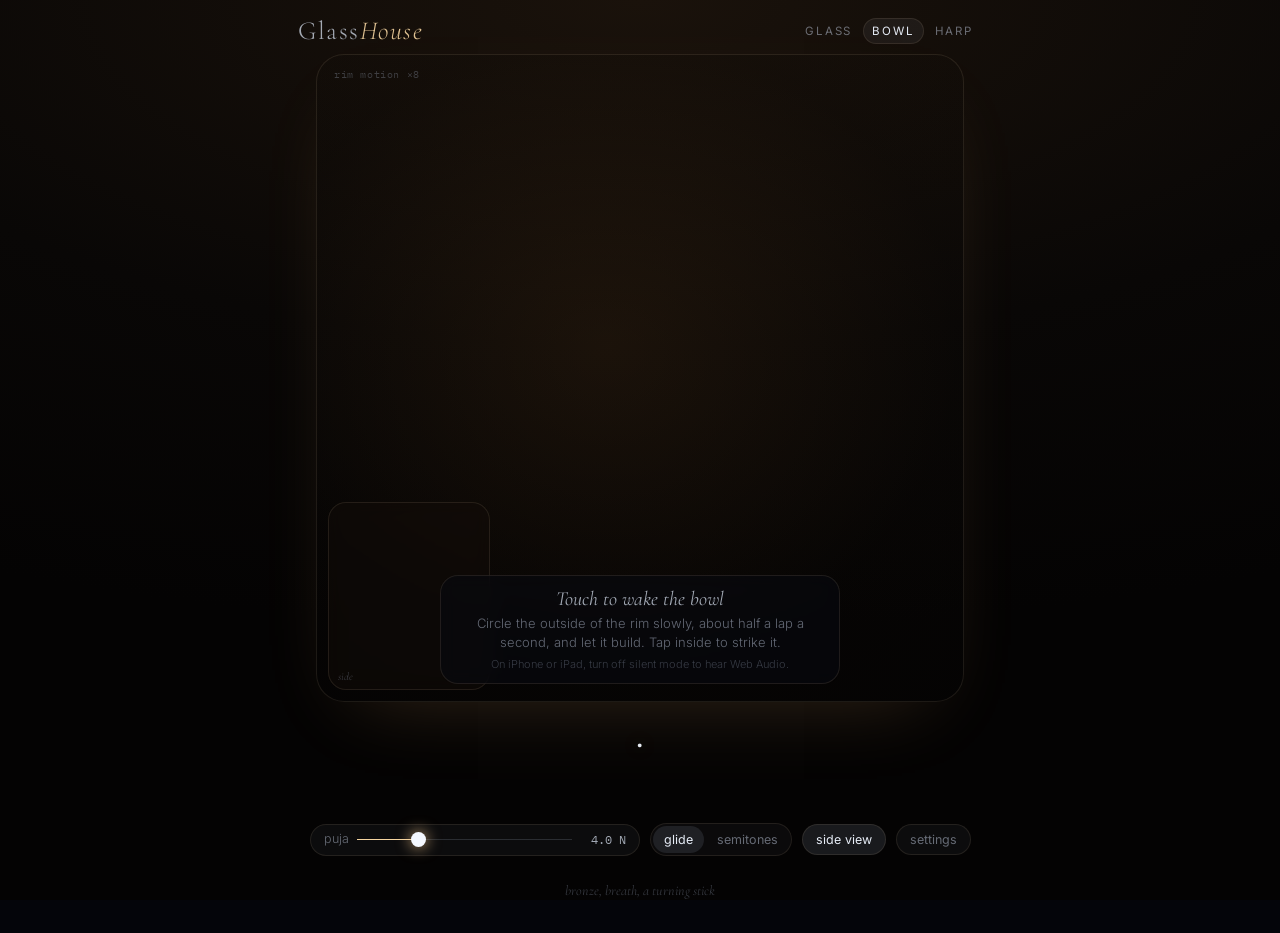
==== bowl.html @ 2dd9fb32 "Glass & bowl: theremin-style water strip, side-view inset, gliding modes, ethereal redesign with tig" ====
<!DOCTYPE html>
<html lang="en">
<head>
<meta charset="utf-8">
<meta name="viewport" content="width=device-width, initial-scale=1, viewport-fit=cover">
<title>GlassHouse · Singing bowl</title>
<link rel="preconnect" href="https://fonts.googleapis.com">
<link href="https://fonts.googleapis.com/css2?family=Cormorant+Garamond:ital,wght@0,300;0,400;1,300;1,400&family=IBM+Plex+Mono:wght@400&family=Inter:wght@300;400;500&display=swap" rel="stylesheet">
<style>:root{
  --bg:#04050a; --ink:#e6ecf6; --soft:rgba(220,230,245,.72); --dim:rgba(200,212,232,.48); --faint:rgba(190,205,230,.26);
  --line:rgba(190,210,240,.10); --accent:#bcdcff; --accent2:#cdb8ff;
  --mat:#c9b4ff; --rad:#9fd6ff; --vis:#7fd8c4; --sup:#8d98ab;
}
body.bowl{ --accent:#f4d4a0; --accent2:#f0b49a; --line:rgba(240,215,180,.10); }
*{box-sizing:border-box;-webkit-tap-highlight-color:transparent}
html,body{margin:0;background:var(--bg);color:var(--ink);font:15px/1.5 Inter,system-ui,-apple-system,sans-serif;font-weight:300;-webkit-font-smoothing:antialiased}
body{min-height:100dvh;padding:env(safe-area-inset-top) env(safe-area-inset-right) env(safe-area-inset-bottom) env(safe-area-inset-left);
  background:radial-gradient(120% 70% at 50% 0%,#0d1222 0%,#06070d 55%,#030409 100%) fixed}
body.bowl{background:radial-gradient(120% 70% at 50% 0%,#1a120b 0%,#090706 55%,#040303 100%) fixed}
main{max-width:720px;margin:0 auto;padding:14px 14px 28px}

/* header */
header{display:flex;justify-content:space-between;align-items:center;padding:4px 4px 10px}
.mark{font:300 26px/1 "Cormorant Garamond",Georgia,serif;letter-spacing:.06em;color:var(--soft)}
.mark i{font-style:italic;color:var(--accent);opacity:.9}
.tabs{display:flex;gap:2px}
.tabs a{color:var(--dim);text-decoration:none;font:400 11.5px Inter,sans-serif;letter-spacing:.16em;text-transform:uppercase;padding:6px 9px;border-radius:20px;transition:color .3s}
.tabs a:hover{color:var(--soft)}
.tabs a.on{color:var(--ink);background:rgba(200,220,255,.06);box-shadow:inset 0 0 0 1px var(--line)}

/* stage */
.stage{position:relative}
.topwrap{position:relative;width:100%;max-width:min(100%,72vh);margin:0 auto;aspect-ratio:1/1;border-radius:28px;overflow:hidden;
  background:radial-gradient(90% 80% at 45% 45%,rgba(30,40,70,.35) 0%,rgba(8,10,18,.2) 60%,rgba(0,0,0,0) 100%);
  box-shadow:inset 0 0 0 1px var(--line),0 30px 80px -40px rgba(120,160,255,.25);touch-action:none;user-select:none;-webkit-user-select:none}
body.bowl .topwrap{background:radial-gradient(90% 80% at 45% 45%,rgba(70,45,20,.30) 0%,rgba(14,10,6,.2) 60%,rgba(0,0,0,0) 100%);box-shadow:inset 0 0 0 1px var(--line),0 30px 80px -40px rgba(255,190,120,.22)}
#top{width:100%;height:100%;display:block;touch-action:none;cursor:grab}
#top.rubbing{cursor:grabbing}
.inset{position:absolute;left:12px;bottom:12px;width:25%;aspect-ratio:.86;border-radius:18px;background:rgba(10,13,22,.45);backdrop-filter:blur(8px);-webkit-backdrop-filter:blur(8px);
  box-shadow:inset 0 0 0 1px var(--line);opacity:0;transform:scale(.96);transition:opacity .4s,transform .4s;pointer-events:none}
body.bowl .inset{background:rgba(22,15,9,.45)}
.inset.on{opacity:1;transform:none;pointer-events:auto}
.inset canvas{width:100%;height:100%;display:block;touch-action:none;cursor:ns-resize}
.inset span{position:absolute;left:10px;bottom:7px;font:italic 11px "Cormorant Garamond",serif;color:var(--faint);pointer-events:none}
.xlabel{position:absolute;left:18px;top:16px;font:400 10px/1 "IBM Plex Mono",monospace;color:var(--faint);letter-spacing:.06em;pointer-events:none}
.busy{position:absolute;inset:0;display:flex;align-items:center;justify-content:center;gap:10px;color:var(--dim);font:italic 17px "Cormorant Garamond",serif;opacity:0;pointer-events:none;transition:opacity .4s}
.busy.on{opacity:1}
.spin{width:14px;height:14px;border-radius:50%;border:1px solid var(--faint);border-top-color:var(--accent);animation:sp 1.4s linear infinite}
@keyframes sp{to{transform:rotate(360deg)}}
.hint{position:absolute;inset:auto 0 18px 0;display:flex;justify-content:center;padding:0 16px;pointer-events:none;transition:opacity 1s}
.hint.gone{opacity:0}
.hint-in{display:flex;flex-direction:column;gap:3px;align-items:center;text-align:center;max-width:400px;padding:12px 18px;border-radius:18px;background:rgba(8,10,18,.55);backdrop-filter:blur(8px);-webkit-backdrop-filter:blur(8px);box-shadow:inset 0 0 0 1px var(--line)}
.hint-in b{font:400 italic 20px "Cormorant Garamond",serif;color:var(--soft)}
.hint-in span{color:var(--dim);font-size:13px}
.hint-in small{color:var(--faint);font-size:11px}

/* hud */
.hud{text-align:center;padding:14px 0 4px}
.note{font:300 48px/1 "Cormorant Garamond",Georgia,serif;color:var(--ink);letter-spacing:.02em;text-shadow:0 0 24px rgba(180,210,255,.35)}
body.bowl .note{text-shadow:0 0 24px rgba(255,210,150,.35)}
.hz{font:400 12px "IBM Plex Mono",monospace;color:var(--dim);letter-spacing:.06em;margin-top:6px;white-space:pre}
.meta{font:400 11.5px "IBM Plex Mono",monospace;color:var(--faint);margin-top:4px;min-height:16px;white-space:pre}

/* dock */
.dock{display:flex;align-items:center;justify-content:center;gap:10px;margin:14px auto 0;flex-wrap:wrap}
.pill{display:flex;align-items:center;gap:8px;background:rgba(200,220,255,.04);box-shadow:inset 0 0 0 1px var(--line);border-radius:22px;padding:2px 14px;color:var(--dim);font-size:12.5px}
.pill.press{flex:1 1 230px;max-width:330px}
.pill.press input{flex:1}
.pill em{font:normal 400 11.5px "IBM Plex Mono",monospace;color:var(--soft);min-width:46px;text-align:right}
button{font:400 12.5px Inter,sans-serif;color:var(--dim);background:rgba(200,220,255,.04);border:0;box-shadow:inset 0 0 0 1px var(--line);border-radius:22px;padding:8px 14px;cursor:pointer;transition:color .3s,background .3s}
button:hover{color:var(--soft)}
button.on{color:var(--ink);background:rgba(200,220,255,.10)}
.seg{display:flex;gap:2px;background:rgba(200,220,255,.03);box-shadow:inset 0 0 0 1px var(--line);border-radius:22px;padding:3px}
.seg button{flex:1;box-shadow:none;background:transparent;padding:6px 11px}
.seg button.on{background:rgba(200,220,255,.10);color:var(--ink)}

/* sliders: a thread of light */
input[type=range]{-webkit-appearance:none;appearance:none;width:100%;height:28px;background:transparent;margin:0}
input[type=range]::-webkit-slider-runnable-track{height:1px;background:linear-gradient(90deg,var(--accent) var(--p,0%),rgba(200,215,240,.16) var(--p,0%))}
input[type=range]::-moz-range-track{height:1px;background:rgba(200,215,240,.16)}
input[type=range]::-moz-range-progress{height:1px;background:var(--accent)}
input[type=range]::-webkit-slider-thumb{-webkit-appearance:none;width:15px;height:15px;border-radius:50%;background:#f4f8ff;margin-top:-7px;box-shadow:0 0 14px 2px rgba(190,220,255,.55)}
body.bowl input[type=range]::-webkit-slider-thumb{box-shadow:0 0 14px 2px rgba(255,210,150,.55)}
input[type=range]::-moz-range-thumb{width:15px;height:15px;border:0;border-radius:50%;background:#f4f8ff;box-shadow:0 0 14px 2px rgba(190,220,255,.55)}
select{appearance:none;-webkit-appearance:none;background:rgba(200,220,255,.03) url("data:image/svg+xml,%3Csvg xmlns='http://www.w3.org/2000/svg' width='10' height='6'%3E%3Cpath d='M0 0l5 6 5-6z' fill='%238794a6'/%3E%3C/svg%3E") no-repeat right 12px center;color:var(--soft);border:0;box-shadow:inset 0 0 0 1px var(--line);border-radius:14px;padding:9px 30px 9px 12px;font:inherit;font-size:14px;width:100%}
select option{background:#0b0e16}

/* sheet */
.sheet{position:fixed;inset:0;display:flex;align-items:flex-end;justify-content:center;background:rgba(2,3,8,.45);opacity:0;pointer-events:none;transition:opacity .35s;z-index:5}
.sheet.on{opacity:1;pointer-events:auto}
.sheet-in{width:min(620px,100%);max-height:84dvh;overflow:auto;background:rgba(12,15,26,.84);backdrop-filter:blur(18px);-webkit-backdrop-filter:blur(18px);
  box-shadow:inset 0 0 0 1px var(--line),0 -30px 80px -30px rgba(120,160,255,.25);border-radius:26px 26px 0 0;padding:16px 20px calc(22px + env(safe-area-inset-bottom));transform:translateY(16px);transition:transform .35s}
body.bowl .sheet-in{background:rgba(22,16,11,.86)}
.sheet.on .sheet-in{transform:none}
.sheet-head{display:flex;justify-content:space-between;align-items:center;margin-bottom:4px}
.sheet-head b{font:300 italic 24px "Cormorant Garamond",serif;color:var(--soft)}
h3{font:400 10.5px Inter,sans-serif;letter-spacing:.22em;text-transform:uppercase;color:var(--faint);margin:18px 0 6px}
.row{display:flex;flex-direction:column;gap:2px;margin:4px 0 8px;min-width:0}
.row label{font-size:13px;color:var(--dim);display:flex;justify-content:space-between}
.row em{font:normal 400 12px "IBM Plex Mono",monospace;color:var(--soft)}
.grid2{display:grid;grid-template-columns:1fr 1fr;gap:0 16px}
#curveCv{width:100%;height:120px;display:block}
table{width:100%;border-collapse:collapse;font:12px "IBM Plex Mono",monospace;color:var(--soft)}
th{font:400 10px Inter,sans-serif;letter-spacing:.12em;text-transform:uppercase;color:var(--faint);text-align:left;padding:4px 5px;border-bottom:1px solid var(--line)}
td{padding:5px;border-bottom:1px solid rgba(190,210,240,.05);white-space:nowrap}
td.bar{width:38%}
.lb{display:flex;height:4px;border-radius:2px;overflow:hidden;background:rgba(200,215,240,.08)}
.lb i{display:block;height:100%}
.l-mat{background:var(--mat)}.l-rad{background:var(--rad)}.l-vis{background:var(--vis)}.l-sup{background:var(--sup)}
tr.hot td{color:var(--accent);text-shadow:0 0 10px rgba(180,210,255,.5)}
.legend{display:flex;flex-wrap:wrap;gap:4px 14px;margin-top:8px;font-size:11px;color:var(--dim);align-items:center}
.legend i{display:inline-block;width:8px;height:8px;border-radius:50%;margin-right:-8px}
details.how summary{cursor:pointer;list-style:none;font:400 10.5px Inter,sans-serif;letter-spacing:.22em;text-transform:uppercase;color:var(--faint);margin:18px 0 6px}
details.how summary::-webkit-details-marker{display:none}
details.how summary::after{content:"  +"}
details.how[open] summary::after{content:"  –"}
.how-body p{color:var(--dim);font-size:13.5px;margin:10px 0 0}
.how-body b{color:var(--soft);font-weight:500}
footer{color:var(--faint);font:italic 14px "Cormorant Garamond",serif;text-align:center;padding:26px 10px 6px}
@media (max-width:520px){
  main{padding:10px 10px 22px}
  .mark{font-size:22px}
  .tabs a{padding:6px 7px;letter-spacing:.1em}
  .note{font-size:42px}
  .grid2{grid-template-columns:1fr}
  td.bar{width:26%}
}
</style>
</head>
<body class="bowl">
<main>
  <header>
    <div class="mark">Glass<i>House</i></div>
    <nav class="tabs"><a href="index.html">Glass</a><a href="bowl.html" class="on">Bowl</a><a href="harp.html">Harp</a></nav>
  </header>

  <section class="stage">
    <div class="topwrap">
      <canvas id="top" aria-label="A singing bowl seen from above. Circle the rim with the puja; tap inside to strike; the strip on the right pours water."></canvas>
      <div id="inset" class="inset on"><canvas id="sideCv" aria-label="Cross-section; drag to set the water"></canvas><span>side</span></div>
      <div id="busy" class="busy"><div class="spin"></div><span id="busyMsg"></span></div>
      <div id="hint" class="hint"><div class="hint-in"><b>Touch to wake the bowl</b><span>Circle the outside of the rim slowly, about half a lap a second, and let it build. Tap inside to strike it.</span><small>On iPhone or iPad, turn off silent mode to hear Web Audio.</small></div></div>
      <div class="xlabel" id="xlabel"></div>
    </div>
  </section>

  <section class="hud">
    <div class="note" id="roNote">·</div>
    <div class="hz" id="roHz"> </div>
    <div class="meta" id="roMeta"> </div>
  </section>

  <div class="dock">
    <label class="pill press">puja<input id="press" type="range" min="1" max="12" step="0.1" value="4"><em id="pressOut">4.0 N</em></label>
    <div class="seg" id="snapSel" title="How the water strip moves"><button data-v="free" class="on">glide</button><button data-v="semi">semitones</button></div>
    <button id="insetBtn" class="on">side view</button>
    <button id="menuBtn">settings</button>
  </div>

  <footer>bronze, breath, a turning stick</footer>
</main>

<div id="sheet" class="sheet">
  <div class="sheet-in">
    <div class="sheet-head"><b>The bowl</b><button id="sheetClose">close</button></div>

    <h3>Touch</h3>
    <div class="row"><label>Puja</label><div class="seg" id="stick"><button data-v="leather" class="on">leather-wrapped</button><button data-v="wood">bare wood</button></div></div>
    <div class="grid2">
      <div class="row"><label>Rub</label><div class="seg" id="sideSel"><button data-v="1" class="on">outside</button><button data-v="-1">inside</button></div></div>
      <div class="row"><label>Mallet</label><div class="seg" id="mallet"><button data-v="felt" class="on">felt</button><button data-v="wood">wood</button></div></div>
    </div>

    <h3>Vessel</h3>
    <div class="grid2">
      <div class="row"><label for="shape">Shape</label><select id="shape"></select></div>
      <div class="row"><label for="material">Material</label><select id="material"></select></div>
    </div>
    <div class="grid2">
      <div class="row"><label for="thick">Wall thickness <em id="thickOut">×1.00</em></label><input id="thick" type="range" min="0.6" max="1.6" step="0.02" value="1"></div>
      <div class="row"><label for="size">Size <em id="sizeOut">100%</em></label><input id="size" type="range" min="50" max="135" step="1" value="100"></div>
    </div>
    <div class="row"><label for="split">Hammering asymmetry <em id="splitOut">0.400%</em></label><input id="split" type="range" min="0" max="1.5" step="0.01" value="0.4"></div>

    <h3>Water</h3>
    <div class="row"><label for="fill">Fill <em id="fillOut">0%</em></label><input id="fill" type="range" min="0" max="95" step="0.25" value="0"></div>
    <canvas id="curveCv"></canvas>

    <h3>Space</h3>
    <div class="grid2">
      <div class="row"><label for="reverb">Room <em id="reverbOut">35%</em></label><input id="reverb" type="range" min="0" max="100" step="1" value="35"></div>
      <div class="row"><label for="vol">Volume <em id="volOut">80%</em></label><input id="vol" type="range" min="0" max="100" step="1" value="80"></div>
    </div>

    <h3>Modes</h3>
    <table id="modeTable"><thead><tr><th>(n,m)</th><th>f wet</th><th>f dry</th><th>Q</th><th>losses</th></tr></thead><tbody></tbody></table>
    <div class="legend"><i class="l-mat"></i>material <i class="l-rad"></i>radiation <i class="l-vis"></i>water layer <i class="l-sup"></i>support</div>

    <details class="how">
      <summary>How it's modeled</summary>
      <div class="how-body">
      <p><b>Bowl.</b> This is the same thin-shell finite-element solve as the glass, applied to a hand-hammered bowl. The meridian runs all the way to the axis, where the shell closes. The wall thickens into a rolled lip at the rim and toward the hammered base, and the bowl sits free on a cushion instead of being clamped to a stem. The partials come out inharmonic, as in real bowls: roughly 1 : 2.7 : 4.9 : 7.5 for the Thadobati. A 1.25 kg, Ø18 cm bell-bronze bowl sings near 290 Hz. "Antique Himalayan alloy" uses the effective modulus Terwagne &amp; Bush measured on real bowls (≈77 GPa at ≈8.9 g/cm³).</p>
      <p><b>Puja.</b> The stick presses on the outside wall about 1.5 cm below the rim. Contact is unilateral: a stiff spring-dashpot that can only push. The stick has mass, and your hand pushes it with the set force. Friction between stick and bronze weakens with sliding speed and is solved implicitly every 10 µs, using the normal force the contact produces at that instant. A leather wrap is soft and lossy, so it stays in contact. Bare wood is stiff, so once the wall's motion exceeds the stick's tiny static indentation, the stick bounces off every cycle. That is the rattle you get when you rub a loud bowl with a wooden stick.</p>
      <p><b>Outside vs. inside.</b> Real bowls only sing when rubbed on the outside (Debut &amp; Antunes). The model shows the same thing without being told: rubbed from inside, the radial–tangential coupling of the shell mode removes energy instead of feeding it, so the bowl only scrapes.</p>
      <p><b>Water strip.</b> The strip pours water the same way it does for the glass, but in a bowl it only covers about three semitones. A bowl's pitch is set by its size and wall thickness. Water is only fine tuning.</p>
      <p><b>Water and sound.</b> Water uses the same potential-flow added mass as the glass, inside the bowl's true shape. A bowl's walls move most near the rim, so water lowers its pitch much less than it lowers a glass's. At a few hundred hertz and tens of microns of wall motion, the waterline sees several g, which is enough for Faraday ripples and spray. Each mode pair is split by the hammering asymmetry, so the rotating quadrupole beats ("wah-wah") at a fixed listener.</p>
    </div>
  
    </details>
  </div>
</div>
<script type="text/plain" id="dsp-src">/*  GlassHouse — real-time dynamics (runs inside the AudioWorklet)
 *  ------------------------------------------------------------
 *  Each wet mode (n, m) is a degenerate pair (cos n·θ / sin n·θ shapes). A real
 *  glass is never perfectly axisymmetric, so the pair is split by a tiny
 *  fraction about a fixed "defect" axis — this is what makes real glasses beat.
 *
 *  Finger = fingertip pad: mass m_p on a shear spring/damper (skin) whose base
 *  is your fingertip moving round the rim. Pad ↔ glass contact obeys a
 *  velocity-weakening (Stribeck) friction law, solved implicitly every
 *  sub-step: stick if the force needed to keep zero slip is below μs·F_N,
 *  otherwise slip with μ(|v_rel|)·F_N. The glass side of that solve uses the
 *  exact one-step mobility of all modes at the contact point, so stick–slip
 *  locks to the glass resonance on its own — nothing is told what pitch to make.
 *  Skin also damps radial/axial rim motion under the finger (∝ F_N^0.7).
 *  Sound = far-field pressure from each mode's radiated power with its cos(nθ)
 *  directivity, picked up at two virtual mics in front of the glass.
 */
(function (root) {
  'use strict';
  const TAU = Math.PI * 2;
  const wrap = a => { a = (a + Math.PI) % TAU; if (a < 0) a += TAU; return a - Math.PI; };

  const FINGER = {
    wet:  { mu0: 0.60, d: 0.15, eps: 0.05, beta: 0.0, Dc: 2e-6, vAge: 0.002 },
    dry:  { mu0: 0.85, d: 0.03,  eps: 0.001, beta: 0.6, Dc: 2e-6, vAge: 0.002 },
    oily: { mu0: 0.22, d: 0.004, eps: 0.003, beta: 0.0, Dc: 2e-6, vAge: 0.002 },
    // puja sticks on bronze (rubbing the outside wall just below the rim)
    leather: { mu0: 0.55, d: 0.12, eps: 0.04, beta: 0.0, Dc: 2e-6, vAge: 0.002 },
    wood:    { mu0: 0.38, d: 0.07, eps: 0.04, beta: 0.0, Dc: 2e-6, vAge: 0.002 },
  };

  // puja contact mechanics: unilateral radial contact (penalty spring-dashpot), stick mass held by the hand,
  // tangential compliance of hand+stick. Leather is soft and lossy; bare wood is stiff, so it can lose
  // contact on every cycle once the rim amplitude exceeds the static indentation -> the rattle.
  const PUJA = {
    leather: { kc: 4e4, cc: 12, ms: 0.03, ch: 3, mp: 0.004, kp: 6000, cp: 4 },
    wood:    { kc: 4e5, cc: 6,  ms: 0.03, ch: 3, mp: 0.004, kp: 6000, cp: 4 },
  };

  // steady-state friction: logarithmic velocity weakening (rate-and-state form) + viscous term
  function muSteady(fr, v) { return Math.max(0.02, fr.mu0 - fr.d * Math.log((v + fr.eps) / 0.1) + fr.beta * v); }

  class GlassVoice {
    constructor(fs, opt) {
      this.fs = fs; this.os = (opt && opt.os) || 2; this.dt = 1 / (fs * this.os);
      this.N = 0; this.cap = 64; this.alloc(this.cap);
      this.keys = []; this.alpha = 0.37; this.split = 3e-4;
      this.Rrim = 0.036;
      // finger
      this.down = false; this.theta = 0; this.thetaT = 0; this.omT = 0; this.omS = 0;
      this.FN = 1.0; this.fr = FINGER.wet; this.mu = 0.7;
      this.mp = 3e-5; this.kp = 1000; this.cp = 1.5;   // fingertip shear impedance (Wiertlewski & Hayward 2012) this.xp = 0; this.vp = 0; this.vb = 0;
      this.cc0 = 3.0; this.rough = 0.01; this.ridge = 4.5e-4; this.ridgePh = 0; this.nz = 0;
      // taps
      this.tapT = -1; this.tapDur = 4e-4; this.tapF = 0; this.tapTh = 0;
      // exciter: 'finger' (on the rim top, constant normal force) or 'puja' (radial unilateral contact)
      this.exc = 'finger'; this.side = 1; this.pj = PUJA.leather; this.y = 0; this.yd = 0; this.Fc = 0; this.contactCount = 0; this.FcAcc = 0;
      // mics: viewer is at the bottom of the screen (theta = +pi/2), mics +-25 deg
      this.mic = [Math.PI / 2 + 0.44, Math.PI / 2 - 0.44];
      this.gain = 1 / 0.25;                            // 0.25 Pa -> full scale
      this.stickCount = 0; this.stepCount = 0; this.pAcc = 0; this.pN = 0;
      this.seed = 12345;
      this.glideA = 1 - Math.exp(-this.dt / 0.012);
    }
    alloc(n) {
      const F = () => new Float64Array(n);
      this.q = F(); this.v = F(); this.w2 = F(); this.w2T = F(); this.dc = F(); this.om = F();
      this.nn = new Int32Array(n); this.isB = new Uint8Array(n);
      this.aT = F(); this.aR = F(); this.aA = F(); this.gL = F(); this.gR = F(); this.G = F();
      this.pT = F(); this.pR = F(); this.pA = F(); this.vs = F();
    }
    rand() { this.seed = (this.seed * 1664525 + 1013904223) >>> 0; return this.seed / 4294967296 * 2 - 1; }

    setModes(list, opt) {
      opt = opt || {};
      if (opt.split != null) this.split = opt.split;
      if (opt.alpha != null) this.alpha = opt.alpha;
      if (opt.Rrim) this.Rrim = opt.Rrim;
      const oldIdx = new Map(); this.keys.forEach((k, i) => oldIdx.set(k, i));
      const oq = this.q, ov = this.v, ow2 = this.w2;
      const lim = 1.7 / this.dt, need = list.length * 2;
      if (need > this.cap) { this.cap = need; }
      const q = new Float64Array(this.cap), v = new Float64Array(this.cap);
      const keep = this.q; this.alloc(this.cap);
      const keys = []; let k = 0;
      for (const m of list) {
        if (m.omega > lim) continue;
        for (let b = 0; b < 2; b++) {
          const key = m.key + (b ? 'B' : 'A'), j = oldIdx.get(key);
          const om = m.omega * (1 + (b ? 0.5 : -0.5) * this.split);
          this.om[k] = om;
          this.w2T[k] = Math.pow(2 / this.dt * Math.sin(om * this.dt / 2), 2);  // pre-warped for symplectic Euler
          // keep the vibration and glide the stiffness when a mode is retuned (pouring while it sings)
          if (j != null) { q[k] = oq[j]; v[k] = ov[j]; this.w2[k] = ow2[j]; } else this.w2[k] = this.w2T[k];
          this.dc[k] = 2 * m.zeta * om;
          this.nn[k] = m.n; this.isB[k] = b;
          this.aT[k] = m.rimV; this.aR[k] = m.rimR; this.aA[k] = m.rimA; this.G[k] = m.G;
          const fL = this.mic[0] - this.alpha, fR = this.mic[1] - this.alpha;
          this.gL[k] = m.G * (b ? Math.sin(m.n * fL) : Math.cos(m.n * fL));
          this.gR[k] = m.G * (b ? Math.sin(m.n * fR) : Math.cos(m.n * fR));
          keys.push(key); k++;
        }
      }
      this.q = q; this.v = v; this.N = k; this.keys = keys;
    }

    setFinger(f) {
      if (f.FN != null) this.FN = f.FN;
      if (f.cond) this.fr = FINGER[f.cond] || FINGER.wet;
      if (f.down != null) {
        if (f.down && !this.down) { this.mu = muSteady(this.fr, 0); this.seatPuja = true; this.theta = f.theta; this.thetaT = f.theta; this.omS = 0; this.xp = 0; this.vp = 0; }
        this.down = f.down;
      }
      if (f.theta != null) this.thetaT = f.theta;
      if (f.omega != null) this.omT = f.omega;
    }
    // true when the glass is silent and untouched: skip it entirely (saves CPU with many glasses)
    quiet() {
      if (this.down || this.tapT >= 0) return false;
      let e = 0; for (let k = 0; k < this.N; k++) e += this.G[k] * (Math.abs(this.v[k]) + this.om[k] * Math.abs(this.q[k]));
      if (e < 3e-6) { if (e > 0) { this.q.fill(0); this.v.fill(0); } return true; }
      return false;
    }
    tap(theta, force, dur) { this.tapT = 0; this.tapTh = theta; this.tapF = force || 6; this.tapDur = dur || 4e-4; }
    setExciter(e) {
      if (e.kind) this.exc = e.kind;
      if (e.side) this.side = e.side;
      if (e.stick && PUJA[e.stick]) { this.pj = PUJA[e.stick]; this.fr = FINGER[e.stick]; }
      if (this.exc === 'puja') { this.mp = this.pj.mp; this.kp = this.pj.kp; this.cp = this.pj.cp; }
      else { this.mp = 3e-5; this.kp = 1000; this.cp = 1.5; }
    }
    damp() { this.q.fill(0); this.v.fill(0); }

    // shape factors for oscillator k at angle th
    process(outL, outR, len) {
      const dt = this.dt, os = this.os, N = this.N, fr = this.fr;
      const q = this.q, v = this.v, w2 = this.w2, dc = this.dc, nn = this.nn, isB = this.isB;
      const aT = this.aT, aR = this.aR, aA = this.aA, pT = this.pT, pR = this.pR, pA = this.pA, vs = this.vs;
      const cn = new Float64Array(8), snn = new Float64Array(8), tc = new Float64Array(8), ts = new Float64Array(8);
      const aW = 1 - Math.exp(-dt / 0.018);
      for (let i = 0; i < len; i++) {
        let accL = 0, accR = 0;
        for (let o = 0; o < os; o++) {
          // ---- finger kinematics (smoothed velocity, soft position lock)
          if (this.down) {
            this.omS += (this.omT - this.omS) * aW;
            this.thetaT += this.omT * dt;
            this.theta += this.omS * dt + wrap(this.thetaT - this.theta) * 25 * dt;
            this.vb = this.Rrim * this.omS;
          }
          const ph = this.theta - this.alpha, c1 = Math.cos(ph), s1 = Math.sin(ph);
          cn[0] = 1; snn[0] = 0; cn[1] = c1; snn[1] = s1;
          for (let n = 2; n < 8; n++) { cn[n] = cn[n - 1] * c1 - snn[n - 1] * s1; snn[n] = snn[n - 1] * c1 + cn[n - 1] * s1; }
          let tapping = false, Ft = 0;
          if (this.tapT >= 0) {
            const tp = this.tapTh - this.alpha, c = Math.cos(tp), s = Math.sin(tp);
            tc[0] = 1; ts[0] = 0; tc[1] = c; ts[1] = s;
            for (let n = 2; n < 8; n++) { tc[n] = tc[n - 1] * c - ts[n - 1] * s; ts[n] = ts[n - 1] * c + tc[n - 1] * s; }
            Ft = -this.tapF * Math.sin(Math.PI * this.tapT / this.tapDur);          // inward radial push
            tapping = true; this.tapT += dt; if (this.tapT > this.tapDur) this.tapT = -1;
          }
          // ---- contact geometry + explicit forces
          let vr = 0, va = 0, Y = 0;
          for (let k = 0; k < N; k++) {
            const n = nn[k], C = cn[n], S = snn[n];
            if (isB[k]) { pT[k] = -aT[k] * C; pR[k] = aR[k] * S; pA[k] = aA[k] * S; }
            else { pT[k] = aT[k] * S; pR[k] = aR[k] * C; pA[k] = aA[k] * C; }
            vr += pR[k] * v[k]; va += pA[k] * v[k]; Y += pT[k] * pT[k];
          }
          let Fr, Fa, FNnow = this.FN;
          if (this.exc === 'puja') {
            let ur = 0; for (let k = 0; k < N; k++) ur += pR[k] * q[k];
            const P = this.pj, sd = this.side;
            let Fc = 0;
            if (this.down) {
              if (this.seatPuja) { this.y = ur - sd * this.FN / P.kc; this.yd = vr; this.seatPuja = false; }
              const del = sd * (ur - this.y), deld = sd * (vr - this.yd);
              if (del > 0) { Fc = P.kc * del + P.cc * deld; if (Fc < 0) Fc = 0; }
              this.yd += dt * (sd * Fc - sd * this.FN - P.ch * this.yd) / P.ms; this.y += dt * this.yd;
              if (Fc > 0) this.contactCount++;
              this.FcAcc += Fc;
            }
            this.Fc = Fc; FNnow = Fc;
            Fr = -sd * Fc; Fa = 0;
          } else {
            const cc = this.down ? this.cc0 * Math.sqrt(this.FN) : 0;
            Fr = -cc * vr; Fa = -cc * va;
          }
          let vg = 0;
          for (let k = 0; k < N; k++) {
            let Q = pR[k] * Fr + pA[k] * Fa;
            if (tapping) { const n = nn[k]; Q += Ft * aR[k] * (isB[k] ? ts[n] : tc[n]); }
            w2[k] += (this.w2T[k] - w2[k]) * this.glideA;
            const vk = (v[k] + dt * (-w2[k] * q[k] + Q)) / (1 + dc[k] * dt);
            vs[k] = vk; vg += pT[k] * vk;
          }
          // ---- friction (implicit)
          let F = 0;
          if (this.down && FNnow > 0) {
            const mp = this.mp;
            const vpS = (this.vp + dt * (-this.kp * this.xp + this.cp * this.vb) / mp) / (1 + this.cp * dt / mp);
            const vrel = vpS - vg, Z = dt * (1 / mp + Y);
            // fingerprint ridges + skin micro-roughness modulate the friction coefficient
            this.ridgePh += Math.abs(this.vb) * dt / this.ridge;
            this.nz = 0.97 * this.nz + 0.03 * this.rand();
            const mod = 1 + this.rough * (0.6 * Math.sin(TAU * this.ridgePh) + 4 * this.nz);
            const FN = FNnow, muNow = this.mu * mod;
            const Fs = vrel / Z;
            let vAfter;
            if (Math.abs(Fs) <= muNow * FN) { F = Fs; vAfter = 0; this.stickCount++; }
            else { const sg = vrel > 0 ? 1 : -1; F = sg * muNow * FN; vAfter = vrel - Z * F; }
            // rate-and-state friction: the contact's friction level relaxes toward the
            // steady-state Stribeck value over a slip distance Dc (and re-ages while stuck)
            const av = Math.abs(vAfter);
            const muSS = muSteady(fr, av);
            const rate = fr.tau ? 1 / fr.tau : (av + fr.vAge) / fr.Dc;
            this.mu += (muSS - this.mu) * (1 - Math.exp(-dt * rate));
            this.vp = vpS - dt * F / mp;
            this.xp += dt * (this.vp - this.vb);
            this.stepCount++;
          }
          // ---- update modes, radiate
          let pl = 0, pr = 0;
          const gL = this.gL, gR = this.gR;
          for (let k = 0; k < N; k++) {
            const vk = vs[k] + dt * pT[k] * F;
            v[k] = vk; q[k] += dt * vk;
            pl += gL[k] * vk; pr += gR[k] * vk;
          }
          accL += pl; accR += pr;
        }
        const L = accL / os, R = accR / os;
        this.pAcc += 0.5 * (L * L + R * R); this.pN++;
        outL[i] = L * this.gain; outR[i] = R * this.gain;
      }
    }

    // snapshot for visuals: complex amplitude per oscillator
    snapshot() {
      const N = this.N, amps = new Float64Array(N * 2);
      for (let k = 0; k < N; k++) { amps[2 * k] = this.q[k]; amps[2 * k + 1] = this.v[k] / this.om[k]; }
      const prms = Math.sqrt(this.pAcc / Math.max(1, this.pN));
      const stick = this.stepCount ? this.stickCount / this.stepCount : 0;
      const steps = this.pN * this.os, contact = this.down && steps ? this.contactCount / steps : 0, Fmean = steps ? this.FcAcc / steps : 0;
      this.pAcc = 0; this.pN = 0; this.stickCount = 0; this.stepCount = 0; this.contactCount = 0; this.FcAcc = 0;
      return { keys: this.keys.slice(), amps, theta: this.theta, down: this.down, prms, stick, vb: this.vb, alpha: this.alpha, contact, Fmean, y: this.y };
    }
  }

  const api = { GlassVoice, FINGER, PUJA };
  if (typeof module !== 'undefined' && module.exports) module.exports = api; else root.GlassDSP = api;
})(typeof globalThis !== 'undefined' ? globalThis : this);
</script>
<script>/*  GlassHouse — physics core
 *  ------------------------------------------------------------
 *  1. Glass bowl = thin elastic shell of revolution (Love first-approximation
 *     strains), discretised along the meridian with C1 Hermite-cubic elements
 *     for u (meridional), v (circumferential), w (normal), one Fourier order n
 *     at a time, clamped where the bowl meets the stem.
 *  2. Liquid = inviscid, incompressible potential flow inside the real bowl
 *     shape, pressure-release free surface (phi = 0; gravity/capillarity are
 *     negligible at audio frequency). Solved by Ritz minimisation of the
 *     kinetic-energy functional -> added-mass matrix in dry-mode coordinates.
 *  3. Wet modes = generalised eigenproblem K q = w^2 (M + M_fluid) q in a
 *     basis of dry modes.
 *  4. Losses per mode: material loss factor, acoustic radiation (exact 2-D
 *     cylindrical-harmonic radiation resistance applied strip-wise along the
 *     bowl height), viscous Stokes boundary layer of the liquid at the wall
 *     (from the potential-flow slip velocity), small support loss.
 */
(function (root) {
  'use strict';

  // ---------------------------------------------------------------- linalg
  function mat(n, m) { const a = new Array(n); for (let i = 0; i < n; i++) a[i] = new Float64Array(m); return a; }

  function cholesky(A) {
    const n = A.length, L = mat(n, n);
    for (let j = 0; j < n; j++) {
      let s = A[j][j];
      const Lj = L[j];
      for (let k = 0; k < j; k++) s -= Lj[k] * Lj[k];
      if (!(s > 0)) throw new Error('matrix not SPD at ' + j + ' (' + s + ')');
      const d = Math.sqrt(s); Lj[j] = d;
      for (let i = j + 1; i < n; i++) {
        const Li = L[i]; let t = A[i][j];
        for (let k = 0; k < j; k++) t -= Li[k] * Lj[k];
        Li[j] = t / d;
      }
    }
    return L;
  }
  function fwdSub(L, b) { const n = L.length, x = new Float64Array(n); for (let i = 0; i < n; i++) { let s = b[i]; const Li = L[i]; for (let k = 0; k < i; k++) s -= Li[k] * x[k]; x[i] = s / Li[i]; } return x; }
  function bwdSubT(L, b) { const n = L.length, x = new Float64Array(n); for (let i = n - 1; i >= 0; i--) { let s = b[i]; for (let k = i + 1; k < n; k++) s -= L[k][i] * x[k]; x[i] = s / L[i][i]; } return x; }
  function cholSolve(L, b) { return bwdSubT(L, fwdSub(L, b)); }

  // Symmetric eigen-decomposition (Householder tridiagonalisation + implicit QL; JAMA port)
  function symEig(A) {
    const n = A.length, V = A.map(r => Float64Array.from(r)), d = new Float64Array(n), e = new Float64Array(n);
    for (let j = 0; j < n; j++) d[j] = V[n - 1][j];
    for (let i = n - 1; i > 0; i--) {
      let scale = 0, h = 0;
      for (let k = 0; k < i; k++) scale += Math.abs(d[k]);
      if (scale === 0) {
        e[i] = d[i - 1];
        for (let j = 0; j < i; j++) { d[j] = V[i - 1][j]; V[i][j] = 0; V[j][i] = 0; }
      } else {
        for (let k = 0; k < i; k++) { d[k] /= scale; h += d[k] * d[k]; }
        let f = d[i - 1], g = Math.sqrt(h); if (f > 0) g = -g;
        e[i] = scale * g; h -= f * g; d[i - 1] = f - g;
        for (let j = 0; j < i; j++) e[j] = 0;
        for (let j = 0; j < i; j++) {
          f = d[j]; V[j][i] = f; g = e[j] + V[j][j] * f;
          for (let k = j + 1; k <= i - 1; k++) { g += V[k][j] * d[k]; e[k] += V[k][j] * f; }
          e[j] = g;
        }
        f = 0;
        for (let j = 0; j < i; j++) { e[j] /= h; f += e[j] * d[j]; }
        const hh = f / (h + h);
        for (let j = 0; j < i; j++) e[j] -= hh * d[j];
        for (let j = 0; j < i; j++) {
          f = d[j]; g = e[j];
          for (let k = j; k <= i - 1; k++) V[k][j] -= (f * e[k] + g * d[k]);
          d[j] = V[i - 1][j]; V[i][j] = 0;
        }
      }
      d[i] = h;
    }
    for (let i = 0; i < n - 1; i++) {
      V[n - 1][i] = V[i][i]; V[i][i] = 1; const h = d[i + 1];
      if (h !== 0) {
        for (let k = 0; k <= i; k++) d[k] = V[k][i + 1] / h;
        for (let j = 0; j <= i; j++) {
          let g = 0;
          for (let k = 0; k <= i; k++) g += V[k][i + 1] * V[k][j];
          for (let k = 0; k <= i; k++) V[k][j] -= g * d[k];
        }
      }
      for (let k = 0; k <= i; k++) V[k][i + 1] = 0;
    }
    for (let j = 0; j < n; j++) { d[j] = V[n - 1][j]; V[n - 1][j] = 0; }
    V[n - 1][n - 1] = 1; e[0] = 0;
    for (let i = 1; i < n; i++) e[i - 1] = e[i];
    e[n - 1] = 0;
    let f = 0, tst1 = 0; const eps = Math.pow(2, -52);
    for (let l = 0; l < n; l++) {
      tst1 = Math.max(tst1, Math.abs(d[l]) + Math.abs(e[l]));
      let m = l;
      while (m < n) { if (Math.abs(e[m]) <= eps * tst1) break; m++; }
      if (m > l) {
        let iter = 0;
        do {
          if (++iter > 200) break;
          let g = d[l], p = (d[l + 1] - g) / (2 * e[l]), r = Math.hypot(p, 1); if (p < 0) r = -r;
          d[l] = e[l] / (p + r); d[l + 1] = e[l] * (p + r);
          const dl1 = d[l + 1]; let h = g - d[l];
          for (let i = l + 2; i < n; i++) d[i] -= h;
          f += h;
          p = d[m]; let c = 1, c2 = c, c3 = c; const el1 = e[l + 1]; let s = 0, s2 = 0;
          for (let i = m - 1; i >= l; i--) {
            c3 = c2; c2 = c; s2 = s;
            g = c * e[i]; h = c * p; r = Math.hypot(p, e[i]);
            e[i + 1] = s * r; s = e[i] / r; c = p / r; p = c * d[i] - s * g;
            d[i + 1] = h + s * (c * g + s * d[i]);
            for (let k = 0; k < n; k++) { h = V[k][i + 1]; V[k][i + 1] = s * V[k][i] + c * h; V[k][i] = c * V[k][i] - s * h; }
          }
          p = -s * s2 * c3 * el1 * e[l] / dl1; e[l] = s * p; d[l] = c * p;
        } while (Math.abs(e[l]) > eps * tst1);
      }
      d[l] = d[l] + f; e[l] = 0;
    }
    const idx = Array.from({ length: n }, (_, i) => i).sort((a, b) => d[a] - d[b]);
    return { values: idx.map(i => d[i]), vectors: idx.map(i => { const v = new Float64Array(n); for (let k = 0; k < n; k++) v[k] = V[k][i]; return v; }) };
  }

  // Generalised symmetric-definite eigenproblem K x = lambda M x, x^T M x = 1
  function genEig(K, M, nKeep) {
    const n = K.length, L = cholesky(M);
    const X = mat(n, n);                              // X = L^-1 K   (column by column)
    const col = new Float64Array(n);
    for (let j = 0; j < n; j++) { for (let i = 0; i < n; i++) col[i] = K[i][j]; const y = fwdSub(L, col); for (let i = 0; i < n; i++) X[i][j] = y[i]; }
    const C = mat(n, n);                              // C = L^-1 X^T
    for (let j = 0; j < n; j++) { for (let i = 0; i < n; i++) col[i] = X[j][i]; const y = fwdSub(L, col); for (let i = 0; i < n; i++) C[i][j] = y[i]; }
    for (let i = 0; i < n; i++) for (let j = 0; j < i; j++) { const a = 0.5 * (C[i][j] + C[j][i]); C[i][j] = a; C[j][i] = a; }
    const { values, vectors } = symEig(C);
    const k = Math.min(nKeep || n, n), out = [];
    for (let i = 0; i < k; i++) out.push({ lambda: values[i], x: bwdSubT(L, vectors[i]) });
    return out;
  }

  // -------------------------------------------------------------- quadrature
  const GL = (function () {
    function rule(n) {                                // Gauss-Legendre on [-1,1]
      const x = new Float64Array(n), w = new Float64Array(n);
      for (let i = 0; i < n; i++) {
        let z = Math.cos(Math.PI * (i + 0.75) / (n + 0.5)), pp = 0;
        for (let it = 0; it < 100; it++) {
          let p1 = 1, p2 = 0;
          for (let j = 1; j <= n; j++) { const p3 = p2; p2 = p1; p1 = ((2 * j - 1) * z * p2 - (j - 1) * p3) / j; }
          pp = n * (z * p1 - p2) / (z * z - 1);
          const z1 = z; z = z1 - p1 / pp; if (Math.abs(z - z1) < 1e-15) break;
        }
        x[i] = z; w[i] = 2 / ((1 - z * z) * pp * pp);
      }
      return { x, w };
    }
    const c = {}; return n => c[n] || (c[n] = rule(n));
  })();

  // Legendre P_0..P_{N-1} and derivatives at X
  function legendre(N, X, P, dP) {
    P[0] = 1; dP[0] = 0; if (N > 1) { P[1] = X; dP[1] = 1; }
    for (let k = 2; k < N; k++) { P[k] = ((2 * k - 1) * X * P[k - 1] - (k - 1) * P[k - 2]) / k; dP[k] = dP[k - 2] + (2 * k - 1) * P[k - 1]; }
  }

  // ----------------------------------------------------------------- Bessel
  const EULER = 0.5772156649015329;
  function besselJ(n, x) { let s = 0, t = Math.pow(x / 2, n); for (let k = 1; k <= n; k++) t /= k; for (let k = 0; k < 80; k++) { s += t; t *= -(x * x / 4) / ((k + 1) * (k + 1 + n)); if (Math.abs(t) < 1e-18 * Math.abs(s)) break; } return s; }
  function besselY(n, x) {                            // A&S 9.1.11, integer n >= 0
    const h = x / 2; let s1 = 0;
    if (n > 0) { const fact = [1]; for (let i = 1; i <= n; i++) fact[i] = fact[i - 1] * i; for (let k = 0; k < n; k++) s1 += fact[n - k - 1] / fact[k] * Math.pow(h * h, k); s1 *= -Math.pow(h, -n) / Math.PI; }
    const s2 = 2 / Math.PI * Math.log(h) * besselJ(n, x);
    let psiK = -EULER, psiNK = -EULER; for (let i = 1; i <= n; i++) psiNK += 1 / i;
    let t = Math.pow(h, n); for (let i = 1; i <= n; i++) t /= i;          // (h^n)/(0! n!)
    let s3 = 0;
    for (let k = 0; k < 80; k++) {
      s3 += (psiK + psiNK) * t;
      t *= -(h * h) / ((k + 1) * (n + k + 1)); psiK += 1 / (k + 1); psiNK += 1 / (n + k + 1);
      if (Math.abs(t) < 1e-18) break;
    }
    return s1 + s2 - s3 / Math.PI;
  }
  // Real part of the specific radiation impedance of a cylinder vibrating as cos(n theta):
  //   z_n = i rho c H_n(ka)/H_n'(ka);  Re z_n = rho c * (2/(pi ka)) / |H_n'(ka)|^2  (Wronskian)
  function radResistance(n, x, rhoC) {
    const dJ = n === 0 ? -besselJ(1, x) : 0.5 * (besselJ(n - 1, x) - besselJ(n + 1, x));
    const dY = n === 0 ? -besselY(1, x) : 0.5 * (besselY(n - 1, x) - besselY(n + 1, x));
    return rhoC * (2 / (Math.PI * x)) / (dJ * dJ + dY * dY);
  }

  // --------------------------------------------------------------- geometry
  // Midsurface meridian = cubic Bezier in (r, z) [mm], P0 at stem junction.
  function makeGeometry(P, scale, tRim, tBase, thickFn) {
    const S = scale * 1e-3;
    const p = P.map(q => [q[0] * S, q[1] * S]);
    function bz(t) {
      const u = 1 - t;
      const r = u * u * u * p[0][0] + 3 * u * u * t * p[1][0] + 3 * u * t * t * p[2][0] + t * t * t * p[3][0];
      const z = u * u * u * p[0][1] + 3 * u * u * t * p[1][1] + 3 * u * t * t * p[2][1] + t * t * t * p[3][1];
      const d1 = (a, b) => 3 * (u * u * (p[1][a] - p[0][a]) + 2 * u * t * (p[2][a] - p[1][a]) + t * t * (p[3][a] - p[2][a]));
      const d2 = a => 6 * (u * (p[2][a] - 2 * p[1][a] + p[0][a]) + t * (p[3][a] - 2 * p[2][a] + p[1][a]));
      const d3 = a => 6 * (p[3][a] - 3 * p[2][a] + 3 * p[1][a] - p[0][a]);
      return { r, z, rt: d1(0), zt: d1(1), rtt: d2(0), ztt: d2(1), rttt: d3(0), zttt: d3(1) };
    }
    const NT = 4000, Ts = new Float64Array(NT + 1), Ss = new Float64Array(NT + 1);
    let prev = Math.hypot(bz(0).rt, bz(0).zt);
    for (let i = 1; i <= NT; i++) {                   // Simpson per sub-interval
      const t0 = (i - 1) / NT, t1 = i / NT, tm = 0.5 * (t0 + t1);
      const bm = bz(tm), b1 = bz(t1), sm = Math.hypot(bm.rt, bm.zt), s1 = Math.hypot(b1.rt, b1.zt);
      Ss[i] = Ss[i - 1] + (t1 - t0) * (prev + 4 * sm + s1) / 6; Ts[i] = t1; prev = s1;
    }
    const L = Ss[NT];
    function tOfS(s) {
      if (s <= 0) return 0; if (s >= L) return 1;
      let lo = 0, hi = NT; while (hi - lo > 1) { const m = (lo + hi) >> 1; if (Ss[m] < s) lo = m; else hi = m; }
      let t = Ts[lo] + (s - Ss[lo]) / (Ss[hi] - Ss[lo]) * (Ts[hi] - Ts[lo]);
      const b = bz(t); t += 0; return t;
    }
    function thick(s) { if (thickFn) return thickFn(s, L); const x = 1 - s / L; return tRim + (tBase - tRim) * x * x; }
    function at(s) {
      const b = bz(tOfS(s));
      const sig = Math.hypot(b.rt, b.zt), c = b.rt / sig, sn = b.zt / sig;
      const N = b.rt * b.ztt - b.zt * b.rtt, Nt = b.rt * b.zttt - b.zt * b.rttt;
      const sigt = (b.rt * b.rtt + b.zt * b.ztt) / sig;
      const k1 = N / (sig * sig * sig);
      const dk1 = (Nt / (sig * sig * sig) - 3 * N * sigt / (sig * sig * sig * sig)) / sig;
      const k2 = sn / b.r, dk2 = c * (k1 - k2) / b.r;
      return { r: b.r, z: b.z, c, sn, k1, dk1, k2, dk2, t: thick(s) };
    }
    // inner (liquid-side) surface table, z made monotone
    const NI = 800, inner = { s: new Float64Array(NI + 1), r: new Float64Array(NI + 1), z: new Float64Array(NI + 1) };
    for (let i = 0; i <= NI; i++) {
      const s = L * i / NI, g = at(s);
      inner.s[i] = s; inner.r[i] = g.r - 0.5 * g.t * g.sn; inner.z[i] = g.z + 0.5 * g.t * g.c;
      if (i > 0 && inner.z[i] <= inner.z[i - 1]) inner.z[i] = inner.z[i - 1] + 1e-9;
    }
    function innerAtZ(zq) {                           // returns {r, s}
      const Z = inner.z; if (zq <= Z[0]) return { r: inner.r[0], s: 0 };
      if (zq >= Z[NI]) return { r: inner.r[NI], s: L };
      let lo = 0, hi = NI; while (hi - lo > 1) { const m = (lo + hi) >> 1; if (Z[m] < zq) lo = m; else hi = m; }
      const f = (zq - Z[lo]) / (Z[hi] - Z[lo]);
      return { r: inner.r[lo] + f * (inner.r[hi] - inner.r[lo]), s: inner.s[lo] + f * (inner.s[hi] - inner.s[lo]) };
    }
    let rMaxOuter = 0; for (let i = 0; i <= 200; i++) { const g = at(L * i / 200); rMaxOuter = Math.max(rMaxOuter, g.r + 0.5 * g.t * g.sn); }
    const rim = at(L);
    return { L, at, thick, inner, innerAtZ, zFloor: inner.z[0], zRimIn: inner.z[NI], rim, rimR: rim.r, rMaxOuter, profileT: bz };
  }

  // -------------------------------------------------------- shell FE (order n)
  function hermite(x, h, N, dN, ddN) {
    const x2 = x * x, x3 = x2 * x;
    N[0] = 1 - 3 * x2 + 2 * x3; N[1] = h * (x - 2 * x2 + x3); N[2] = 3 * x2 - 2 * x3; N[3] = h * (x3 - x2);
    dN[0] = (-6 * x + 6 * x2) / h; dN[1] = (1 - 4 * x + 3 * x2); dN[2] = (6 * x - 6 * x2) / h; dN[3] = (3 * x2 - 2 * x);
    ddN[0] = (-6 + 12 * x) / (h * h); ddN[1] = (-4 + 6 * x) / h; ddN[2] = (6 - 12 * x) / (h * h); ddN[3] = (6 * x - 2) / h;
  }
  const FIELD_OFF = { U: 0, V: 2, W: 4 };
  const LOC = f => [FIELD_OFF[f], FIELD_OFF[f] + 1, 6 + FIELD_OFF[f], 6 + FIELD_OFF[f] + 1];
  const LU = LOC('U'), LV = LOC('V'), LW = LOC('W');

  function shellModes(geo, matl, n, opts) {
    opts = opts || {};
    const Ne = opts.Ne || 36, nKeep = opts.nKeep || 8, clamp = opts.clamp !== false;
    const L = geo.L, nodes = new Float64Array(Ne + 1);
    for (let i = 0; i <= Ne; i++) { const x = i / Ne; nodes[i] = L * (0.6 * x + 0.4 * x * x); } // finer near the clamp
    const nd = 6 * (Ne + 1), K = mat(nd, nd), M = mat(nd, nd);
    const E = matl.E, nu = matl.nu, rho = matl.rho, q = GL(5);
    const N = new Float64Array(4), dN = new Float64Array(4), ddN = new Float64Array(4);
    const rows = Array.from({ length: 9 }, () => new Float64Array(12)); // e1 e2 g k1 k2 tw | U V W
    for (let e = 0; e < Ne; e++) {
      const sa = nodes[e], h = nodes[e + 1] - sa, base = 6 * e;
      for (let iq = 0; iq < q.x.length; iq++) {
        const x = 0.5 * (q.x[iq] + 1), wq = 0.5 * q.w[iq] * h, s = sa + x * h, g = geo.at(s);
        hermite(x, h, N, dN, ddN);
        for (const r of rows) r.fill(0);
        const [e1, e2, gm, kb1, kb2, tw, mU, mV, mW] = rows;
        const r = g.r, c = g.c, k1 = g.k1, k2 = g.k2, dk1 = g.dk1, dk2 = g.dk2;
        for (let a = 0; a < 4; a++) {
          const iu = LU[a], iv = LV[a], iw = LW[a];
          const U = N[a], Up = dN[a], V = N[a], Vp = dN[a], W = N[a], Wp = dN[a], Wpp = ddN[a];
          // contributions of U-dof
          e1[iu] += Up; e2[iu] += c * U / r; gm[iu] += -n * U / r;
          { const B1 = k1 * U, B1p = dk1 * U + k1 * Up; kb1[iu] += B1p; kb2[iu] += c * B1 / r; tw[iu] += -n * B1 / r; }
          mU[iu] += U;
          // V-dof
          e2[iv] += n * V / r; gm[iv] += Vp - c * V / r;
          { const B2 = k2 * V, B2p = dk2 * V + k2 * Vp; kb2[iv] += n * B2 / r; tw[iv] += B2p - c * B2 / r; }
          mV[iv] += V;
          // W-dof
          e1[iw] += k1 * W; e2[iw] += k2 * W;
          { const B1 = -Wp, B1p = -Wpp, B2 = n * W / r, B2p = n * (Wp / r - c * W / (r * r));
            kb1[iw] += B1p; kb2[iw] += (n * B2 + c * B1) / r; tw[iw] += B2p - c * B2 / r - n * B1 / r; }
          mW[iw] += W;
        }
        const t = g.t, Cm = E * t / (1 - nu * nu), Db = E * t * t * t / (12 * (1 - nu * nu));
        const dA = Math.PI * r * wq, mu = rho * t * dA, G = 0.5 * (1 - nu);
        for (let i = 0; i < 12; i++) {
          const Ki = K[base + i], Mi = M[base + i];
          for (let j = 0; j < 12; j++) {
            Ki[base + j] += dA * (Cm * (e1[i] * e1[j] + e2[i] * e2[j] + nu * (e1[i] * e2[j] + e2[i] * e1[j]) + G * gm[i] * gm[j])
                                + Db * (kb1[i] * kb1[j] + kb2[i] * kb2[j] + nu * (kb1[i] * kb2[j] + kb2[i] * kb1[j]) + G * tw[i] * tw[j]));
            Mi[base + j] += mu * (mU[i] * mU[j] + mV[i] * mV[j] + mW[i] * mW[j]);
          }
        }
      }
    }
    const fixed = new Set(opts.bc === 'pole' ? [0, 2, 4] : clamp ? [0, 2, 4, 5] : []);   // pole: closed bowl bottom (u=v=w=0 on the axis for n>=2)
    const free = []; for (let i = 0; i < nd; i++) if (!fixed.has(i)) free.push(i);
    const Kr = mat(free.length, free.length), Mr = mat(free.length, free.length);
    for (let i = 0; i < free.length; i++) for (let j = 0; j < free.length; j++) { Kr[i][j] = K[free[i]][free[j]]; Mr[i][j] = M[free[i]][free[j]]; }
    const sol = genEig(Kr, Mr, nKeep);
    return sol.map(m => {
      const x = new Float64Array(nd); free.forEach((gi, i) => x[gi] = m.x[i]);
      return { n, omega: Math.sqrt(Math.max(m.lambda, 0)), x, nodes };
    });
  }

  // evaluate a mode's fields at arclength s
  function modeAt(mode, s, out) {
    const nodes = mode.nodes, Ne = nodes.length - 1;
    let e = 0, lo = 0, hi = Ne; if (s >= nodes[Ne]) e = Ne - 1; else { while (hi - lo > 1) { const m = (lo + hi) >> 1; if (nodes[m] <= s) lo = m; else hi = m; } e = lo; }
    const h = nodes[e + 1] - nodes[e], x = Math.min(1, Math.max(0, (s - nodes[e]) / h));
    const N = _N, dN = _dN, ddN = _ddN; hermite(x, h, N, dN, ddN);
    const b = 6 * e, X = mode.x; out = out || {};
    const f = (off, arr) => arr[0] * X[b + off] + arr[1] * X[b + off + 1] + arr[2] * X[b + 6 + off] + arr[3] * X[b + 6 + off + 1];
    out.U = f(0, N); out.Up = f(0, dN); out.V = f(2, N); out.Vp = f(2, dN); out.W = f(4, N); out.Wp = f(4, dN);
    return out;
  }
  const _N = new Float64Array(4), _dN = new Float64Array(4), _ddN = new Float64Array(4);

  // ---------------------------------------------------------- liquid (Ritz)
  function liquidCoupling(geo, n, dry, hLevel, opts) {
    opts = opts || {};
    const zf = geo.zFloor, H = hLevel - zf;
    if (H < 1e-4) return null;
    const Np = opts.Np || 6, Nq = opts.Nq || 6, Nb = Np * Nq;
    const top = geo.innerAtZ(hLevel), sH = top.s;
    let Rs = top.r; for (let i = 0; i <= 40; i++) Rs = Math.max(Rs, geo.innerAtZ(zf + H * i / 40).r);
    const Pp = new Float64Array(Np), dPp = new Float64Array(Np), Pq = new Float64Array(Nq), dPq = new Float64Array(Nq);
    const phi = new Float64Array(Nb), phR = new Float64Array(Nb), phZ = new Float64Array(Nb), phOr = new Float64Array(Nb);
    function basis(r, z) {
      const rho = r / Rs, X = 2 * rho * rho - 1, zh = Math.max(0, (z - zf) / H), Y = 2 * zh - 1, hz = hLevel - z;
      legendre(Np, X, Pp, dPp); legendre(Nq, Y, Pq, dPq);
      const rn = Math.pow(rho, n), rn1 = n > 0 ? Math.pow(rho, n - 1) : 0;
      for (let p = 0; p < Np; p++) for (let qq = 0; qq < Nq; qq++) {
        const k = p * Nq + qq, PP = Pp[p], PQ = Pq[qq];
        phi[k] = hz * rn * PP * PQ;
        phOr[k] = hz * rn1 / Rs * PP * PQ;                       // phi / r
        phR[k] = hz * PQ * (n * rn1 / Rs * PP + rn * dPp[p] * 4 * rho / Rs);
        phZ[k] = rn * PP * (-PQ + hz * dPq[qq] * 2 / H);
      }
    }
    // stiffness-like matrix A = pi * int (grad phi_k . grad phi_l) r dr dz
    const A = mat(Nb, Nb), qz = GL(4), qr = GL(16), NZ = 14;
    let vol = 0;
    for (let iz = 0; iz < NZ; iz++) for (let a = 0; a < qz.x.length; a++) {
      const u = (iz + 0.5 * (qz.x[a] + 1)) / NZ, wu = 0.5 * qz.w[a] / NZ;
      const z = zf + H * u * u, wz = wu * 2 * H * u, R = geo.innerAtZ(z).r;
      vol += Math.PI * R * R * wz;
      for (let b = 0; b < qr.x.length; b++) {
        const r = 0.5 * R * (qr.x[b] + 1), w = Math.PI * wz * 0.5 * R * qr.w[b] * r;
        basis(r, z);
        for (let k = 0; k < Nb; k++) {
          const ak = phR[k] * w, bk = phZ[k] * w, ck = n * n * phOr[k] * w, Ak = A[k];
          for (let l = 0; l <= k; l++) Ak[l] += ak * phR[l] + bk * phZ[l] + ck * phOr[l];
        }
      }
    }
    let tr = 0; for (let k = 0; k < Nb; k++) { for (let l = 0; l < k; l++) A[l][k] = A[k][l]; tr += A[k][k]; }
    for (let k = 0; k < Nb; k++) A[k][k] += 1e-11 * tr / Nb;
    const LA = cholesky(A);
    // wall integrals over the wetted inner surface
    const nm = dry.length, qs = GL(4), NS = 36, wall = [];
    const bvec = Array.from({ length: nm }, () => new Float64Array(Nb)), fld = {};
    for (let is = 0; is < NS; is++) for (let a = 0; a < qs.x.length; a++) {
      const s = sH * (is + 0.5 * (qs.x[a] + 1)) / NS, ws = sH * 0.5 * qs.w[a] / NS, g = geo.at(s);
      const r = g.r - 0.5 * g.t * g.sn, z = Math.min(hLevel, g.z + 0.5 * g.t * g.c);
      basis(r, z);
      const pt = { w: ws, r, phi: Float64Array.from(phi), dphiT: new Float64Array(Nb), phOr: Float64Array.from(phOr), U: new Float64Array(nm), V: new Float64Array(nm) };
      for (let k = 0; k < Nb; k++) pt.dphiT[k] = phR[k] * g.c + phZ[k] * g.sn;
      for (let m = 0; m < nm; m++) {
        modeAt(dry[m], s, fld); pt.U[m] = fld.U; pt.V[m] = fld.V;
        const f = Math.PI * ws * fld.W * r, bm = bvec[m];
        for (let k = 0; k < Nb; k++) bm[k] += f * phi[k];
      }
      wall.push(pt);
    }
    const cvec = bvec.map(b => cholSolve(LA, b));
    const Mf = mat(nm, nm);
    for (let i = 0; i < nm; i++) for (let j = 0; j < nm; j++) { let s = 0; for (let k = 0; k < Nb; k++) s += bvec[i][k] * cvec[j][k]; Mf[i][j] = s; }
    for (let i = 0; i < nm; i++) for (let j = 0; j < i; j++) { const a = 0.5 * (Mf[i][j] + Mf[j][i]); Mf[i][j] = a; Mf[j][i] = a; }
    // slip-velocity fields (fluid tangential velocity minus wall velocity) per dry mode at wall points
    for (const pt of wall) {
      pt.fs = new Float64Array(nm); pt.ft = new Float64Array(nm);
      for (let m = 0; m < nm; m++) {
        let a = 0, b = 0; const c = cvec[m];
        for (let k = 0; k < Nb; k++) { a += c[k] * pt.dphiT[k]; b += c[k] * pt.phOr[k]; }
        pt.fs[m] = a - pt.U[m]; pt.ft[m] = -n * b - pt.V[m];
      }
      delete pt.phi; delete pt.dphiT; delete pt.phOr;
    }
    return { Mf, wall, sH, vol };
  }

  // ------------------------------------------------------------- materials
  const MATERIALS = {
    leadCrystal: { name: 'Lead crystal (24–30% PbO)', E: 58e9, rho: 3050, nu: 0.23, eta: 2.5e-4 },
    sodaLime: { name: 'Soda-lime glass', E: 72e9, rho: 2500, nu: 0.22, eta: 1.0e-3 },
    borosilicate: { name: 'Borosilicate', E: 64e9, rho: 2230, nu: 0.20, eta: 5.0e-4 },
    fusedQuartz: { name: 'Fused quartz', E: 72.5e9, rho: 2200, nu: 0.17, eta: 4.0e-6, kind: 'both' },
    bellBronze: { name: 'Bell bronze (≈78% Cu / 22% Sn)', E: 1.05e11, rho: 8700, nu: 0.34, eta: 2.0e-4, kind: 'bowl' },
    himalayan: { name: 'Antique Himalayan alloy (measured E≈77 GPa)', E: 7.7e10, rho: 8890, nu: 0.34, eta: 3.0e-4, kind: 'bowl' },
    brass: { name: 'Brass (machine-made)', E: 1.0e11, rho: 8500, nu: 0.34, eta: 8.0e-4, kind: 'bowl' },
  };
  for (const k of ['leadCrystal', 'sodaLime', 'borosilicate']) MATERIALS[k].kind = 'glass';
  const SHAPES = {
    bordeaux: { name: 'Bordeaux', P: [[4.5, 0], [42, 0], [52, 62], [36, 102]] },
    burgundy: { name: 'Burgundy balloon', P: [[4.5, 0], [58, 0], [64, 70], [40, 100]] },
    tulip: { name: 'Tulip (flared rim)', P: [[4.5, 0], [40, 0], [26, 70], [38, 108]] },
    snifter: { name: 'Brandy snifter', P: [[4.5, 0], [62, 0], [70, 78], [31, 102]] },
    flute: { name: 'Champagne flute', P: [[3.5, 0], [18, 0], [27, 85], [25, 165]] },
    // singing bowls: closed bottom (pole), free on a cushion, thickened rim lip; thickness in mm scales with size
    thadobati: { name: 'Thadobati (straight wall, Ø18 cm)', kind: 'bowl', bc: 'pole', P: [[2, 0], [70, 0], [92, 20], [88, 75]], t: { wall: 2.6, base: 3.5, lip: 4.5, lipLen: 6 } },
    jambati: { name: 'Jambati (large, heavy, Ø27 cm)', kind: 'bowl', bc: 'pole', P: [[2, 0], [95, 0], [150, 45], [135, 110]], t: { wall: 3.2, base: 4.5, lip: 5.5, lipLen: 8 } },
    manipuri: { name: 'Manipuri (wide & shallow, Ø22 cm)', kind: 'bowl', bc: 'pole', P: [[2, 0], [80, 0], [115, 15], [108, 55]], t: { wall: 2.2, base: 3.2, lip: 3.6, lipLen: 5 } },
    hand: { name: 'Small hand bowl (Ø12 cm)', kind: 'bowl', bc: 'pole', P: [[2, 0], [40, 0], [64, 25], [60, 55]], t: { wall: 2.0, base: 3.0, lip: 3.0, lipLen: 4 } },
    crystal: { name: 'Frosted quartz crystal bowl (Ø25 cm)', kind: 'bowl', bc: 'pole', P: [[2, 0], [100, 0], [126, 8], [125, 180]], t: { wall: 6.0, base: 7.0, lip: 6.0, lipLen: 4 }, mat: 'fusedQuartz' },
  };
  for (const k of ['bordeaux', 'burgundy', 'tulip', 'snifter', 'flute']) SHAPES[k].kind = 'glass';
  const AIR = { rho: 1.204, c: 343.2 };
  const WATER = { rho: 998, nu: 1.0e-6 };

  // ----------------------------------------------------------- top level
  // Build dry modal model of the glass (expensive; on shape/material change)
  function buildGlass(cfg) {
    const shape = SHAPES[cfg.shape] || SHAPES.bordeaux, m = MATERIALS[cfg.material] || MATERIALS.leadCrystal;
    const tRim = cfg.tRim || 1.2e-3, tBase = tRim * (cfg.baseRatio || 2.4);
    let thickFn = null;
    if (shape.t) {                                    // bowl: wall + thicker base + thickened lip, scaled with size
      const T = shape.t, k = 1e-3 * (cfg.scale || 1) * (cfg.tScale || 1), lipLen = T.lipLen * 1e-3 * (cfg.scale || 1);
      thickFn = (s, L) => k * (T.wall + (T.base - T.wall) * Math.pow(1 - s / L, 3) + (T.lip - T.wall) * Math.exp(-(L - s) / lipLen));
    }
    const geo = makeGeometry(shape.P, cfg.scale || 1, tRim, tBase, thickFn);
    const orders = cfg.orders || [2, 3, 4, 5, 6], byN = {};
    for (const n of orders) byN[n] = shellModes(geo, m, n, { Ne: cfg.Ne || 36, nKeep: cfg.nKeep || 8, bc: shape.bc });
    return { cfg, geo, mat: m, shape, byN, orders };
  }

  // Wet modes + losses for a fill fraction (cheap; live while dragging)
  function wetModes(glass, fill, opts) {
    opts = opts || {};
    const { geo, mat: m } = glass, fmax = opts.fmax || 15000, perN = opts.perN || 3, listenerR = opts.listenerR || 0.5;
    const h = geo.zFloor + fill * (geo.zRimIn - geo.zFloor);
    const out = []; let vol = 0, sH = 0;
    const qs = GL(4), NS = 30, fld = {};
    for (const n of (opts.orders || glass.orders)) {
      const dry = glass.byN[n], nm = dry.length;
      const liq = fill > 0.003 ? liquidCoupling(geo, n, dry, h) : null;
      if (liq) { vol = liq.vol; sH = liq.sH; }
      let modes;
      if (liq) {
        const Kr = mat(nm, nm), Mr = mat(nm, nm);
        for (let i = 0; i < nm; i++) { Kr[i][i] = dry[i].omega * dry[i].omega; for (let j = 0; j < nm; j++) Mr[i][j] = (i === j ? 1 : 0) + WATER.rho * liq.Mf[i][j]; }
        modes = genEig(Kr, Mr, nm).map(s => ({ omega: Math.sqrt(s.lambda), X: s.x }));
      } else modes = dry.map((d, i) => { const X = new Float64Array(nm); X[i] = 1; return { omega: d.omega, X }; });
      const dryOmega = dry.map(d => d.omega);
      let count = 0;
      for (let j = 0; j < modes.length && count < perN; j++) {
        const { omega, X } = modes[j], f = omega / (2 * Math.PI);
        if (f > fmax) break;
        // fields of the wet mode at rim, waterline; radiation integral over outer surface
        const comb = s => { let U = 0, V = 0, W = 0; for (let i = 0; i < nm; i++) { modeAt(dry[i], s, fld); U += X[i] * fld.U; V += X[i] * fld.V; W += X[i] * fld.W; } return { U, V, W }; };
        const sC = Math.max(0, geo.L - (opts.contactDepth || 0)), rim = comb(sC), gR = sC < geo.L ? geo.at(sC) : geo.rim;
        const rimR = rim.U * gR.c + rim.W * gR.sn, rimA = rim.U * gR.sn - rim.W * gR.c;
        const kAir = omega / AIR.c;
        let cRad = 0;
        for (let is = 0; is < NS; is++) for (let a = 0; a < qs.x.length; a++) {
          const s = geo.L * (is + 0.5 * (qs.x[a] + 1)) / NS, ws = geo.L * 0.5 * qs.w[a] / NS, g = geo.at(s), F = comb(s);
          const ro = g.r + 0.5 * g.t * g.sn, vr = F.W * g.sn + F.U * g.c;
          cRad += Math.PI * ws * radResistance(n, kAir * ro, AIR.rho * AIR.c) * vr * vr * ro * g.sn; // strip of height ds*sin(psi)
        }
        let cVis = 0;
        if (liq) {
          let I = 0;
          for (const pt of liq.wall) { let ds = 0, dt = 0; for (let i = 0; i < nm; i++) { ds += X[i] * pt.fs[i]; dt += X[i] * pt.ft[i]; } I += Math.PI * pt.w * (ds * ds + dt * dt) * pt.r; }
          cVis = WATER.rho * Math.sqrt(WATER.nu * omega / 2) * I;
        }
        let wl = 0; if (liq) { const F = comb(sH), g = geo.at(sH); wl = F.W * g.sn + F.U * g.c; }
        let shape = null;
        if (opts.shapes) { const NSH = 48; shape = new Float32Array(NSH + 1); for (let i = 0; i <= NSH; i++) { const F = comb(geo.L * i / NSH); shape[i] = F.W; } }
        const zMat = m.eta / 2, zRad = cRad / (2 * omega), zVis = cVis / (2 * omega), zSup = glass.shape.bc === 'pole' ? 4e-5 : 1.5e-5;     // bowl on a cushion vs. glass on its foot
        const zeta = zMat + zRad + zVis + zSup;
        out.push({
          key: n + ':' + j, n, m: j, f, omega, fDry: dryOmega[j] / (2 * Math.PI),
          zeta, Q: 1 / (2 * zeta), zMat, zRad, zVis, zSup,
          rimV: rim.V, rimR, rimA, wl, shape,
          G: Math.sqrt(2 * AIR.rho * AIR.c * cRad / (4 * Math.PI * listenerR * listenerR)),
        });
        count++;
      }
    }
    return { modes: out.sort((a, b) => a.f - b.f), h, volume: vol, sH, fill, contactS: Math.max(0, geo.L - (opts.contactDepth || 0)) };
  }

  // quick profile sampler for drawing (mm)
  function profile(glass, N) {
    const g = glass.geo, pts = [];
    for (let i = 0; i <= N; i++) { const s = g.L * i / N, a = g.at(s); pts.push({ r: a.r, z: a.z, t: a.t, c: a.c, sn: a.sn }); }
    return pts;
  }

  // ------------------------------------------------- multi-glass service (worker-friendly)
  function makeService() {
    const store = new Map(), baseF = new Map();
    const strip = m => { const { shape, ...r } = m; return r; };
    function f2(glass, fill) { const w = wetModes(glass, fill, { perN: 1, fmax: 6000, orders: [2] }); return w.modes.length ? w.modes[0].f : NaN; }
    function build(id, cfg) {
      const glass = buildGlass(Object.assign({ Ne: 30, nKeep: 6 }, cfg));
      const N = 38, fills = [], hz = [];
      for (let i = 0; i <= N; i++) { const f = 0.95 * i / N; fills.push(f); hz.push(f2(glass, f)); }
      const G = { glass, cfg, fills, hz }; store.set(id, G); return G;
    }
    function info(G) { const g = G.glass.geo; return { rimR: g.rimR, rMax: g.rMaxOuter, rimT: g.rim.t, fDry: G.hz[0], fFull: G.hz[G.hz.length - 1], scale: G.cfg.scale || 1 }; }
    function wet(G, fill) {
      const w = wetModes(G.glass, fill, { perN: 1, fmax: 12000 }), g = G.glass.geo;
      const m2 = w.modes.find(m => m.n === 2);
      return { fill, modes: w.modes.map(strip), volume: w.volume, waterR: fill > 0.003 ? g.innerAtZ(w.h).r : 0, f: m2 ? m2.f : NaN };
    }
    function fillFor(G, hz) {
      const H = G.hz, F = G.fills, n = H.length - 1;
      if (hz >= H[0]) return { fill: 0, ok: hz <= H[0] * 1.003 };
      if (hz <= H[n]) return { fill: F[n], ok: hz >= H[n] * 0.997 };
      let i = 0; while (H[i + 1] > hz) i++;
      let a = F[i], b = F[i + 1], fa = H[i] - hz, fb = H[i + 1] - hz, x = a + (b - a) * fa / (fa - fb);
      for (let it = 0; it < 2; it++) {                    // secant polish against the full solve
        const fx = f2(G.glass, x) - hz; if (Math.abs(fx) < 0.02) break;
        if (fx > 0) { a = x; fa = fx; } else { b = x; fb = fx; }
        x = a + (b - a) * fa / (fa - fb);
      }
      return { fill: x, ok: true };
    }
    function scaleFor(cfg, hz, ratio) {                  // shell freq ~ t/R^2, refined by actual solves
      const key = cfg.shape + '|' + cfg.material + '|' + cfg.tRim;
      let f1 = baseF.get(key);
      if (!f1) { f1 = buildGlass(Object.assign({}, cfg, { scale: 1, orders: [2], Ne: 24, nKeep: 2 })).byN[2][0].omega / (2 * Math.PI); baseF.set(key, f1); }
      const want = hz / ratio; let s = Math.sqrt(f1 / want);
      s = Math.min(1.6, Math.max(0.5, s));
      const fs = buildGlass(Object.assign({}, cfg, { scale: s, orders: [2], Ne: 24, nKeep: 2 })).byN[2][0].omega / (2 * Math.PI);
      s = Math.min(1.6, Math.max(0.5, s * Math.sqrt(fs / want)));
      return s;
    }
    function handle(m) {
      switch (m.cmd) {
        case 'build': { const G = build(m.id, m.cfg); return { id: m.id, info: info(G), wet: wet(G, m.fill || 0) }; }
        case 'fill': { const G = store.get(m.id); return { id: m.id, wet: wet(G, m.fill) }; }
        case 'tune': { const G = store.get(m.id), r = fillFor(G, m.hz); return { id: m.id, inRange: r.ok, wet: wet(G, r.fill) }; }
        case 'fit': {
          const cfg = Object.assign({}, m.cfg); cfg.scale = scaleFor(cfg, m.hz, m.ratio || 0.86);
          const G = build(m.id, cfg), r = fillFor(G, m.hz);
          return { id: m.id, info: info(G), inRange: r.ok, wet: wet(G, r.fill) };
        }
      }
      return { id: m.id, error: 'unknown cmd' };
    }
    return { handle };
  }

  const api = { makeService, buildGlass, wetModes, profile, MATERIALS, SHAPES, AIR, WATER, _t: { makeGeometry, shellModes, liquidCoupling, besselJ, besselY, radResistance, genEig, symEig, modeAt, cholesky, cholSolve, GL } };
  if (typeof module !== 'undefined' && module.exports) module.exports = api; else root.GlassPhysics = api;
})(typeof self !== 'undefined' ? self : this);
</script>
<script>window.GH = { kind: 'bowl' };</script>
<script>(() => {
  'use strict';
  const GP = window.GlassPhysics;
  const $ = id => document.getElementById(id);
  const TAU = Math.PI * 2;
  const wrap = a => { a = (a + Math.PI) % TAU; if (a < 0) a += TAU; return a - Math.PI; };
  const clamp = (x, a, b) => Math.max(a, Math.min(b, x));
  const ALPHA = 0.37;            // orientation of the vessel's tiny asymmetry
  const BOWL = (window.GH && window.GH.kind) === 'bowl';
  const EXAG = BOWL ? 8 : 35;    // visual exaggeration of rim motion
  const OUT_PA = 0.8;            // pressure (Pa) that maps to digital full scale before volume
  const FILL_MAX = 0.95;

  const S = BOWL
    ? { shape: 'thadobati', material: 'bellBronze', tScale: 1, scale: 1, fill: 0, FN: 4.0, stick: 'leather', side: 1, mallet: 'felt', split: 4e-3, reverb: 0.35, vol: 0.8, inset: true, snap: 'free' }
    : { shape: 'bordeaux', material: 'leadCrystal', tRim: 1.2e-3, scale: 1, fill: 0, FN: 1.0, cond: 'wet', split: 3e-4, reverb: 0.35, vol: 0.8, inset: true, snap: 'free' };
  const kindOK = v => (v.kind || 'glass') === (BOWL ? 'bowl' : 'glass') || v.kind === 'both';
  let glass = null, wet = null, modeByKey = new Map(), prof = null;
  let table = null, tableJob = 0;            // wet-mode solutions at a ladder of fills, for instant pouring
  let audio = null, snap = null, started = false;

  // ------------------------------------------------------------ UI wiring
  const shapeSel = $('shape'), matSel = $('material');
  for (const [k, v] of Object.entries(GP.SHAPES)) if (kindOK(v)) shapeSel.add(new Option(v.name, k));
  for (const [k, v] of Object.entries(GP.MATERIALS)) if (kindOK(v)) matSel.add(new Option(v.name, k));
  shapeSel.value = S.shape; matSel.value = S.material;

  function paintRange(el) { const p = (el.value - el.min) / (el.max - el.min) * 100; el.style.setProperty('--p', p + '%'); }
  document.querySelectorAll('input[type=range]').forEach(el => { paintRange(el); el.addEventListener('input', () => paintRange(el)); });

  let rebuildT = 0;
  const scheduleRebuild = () => { clearTimeout(rebuildT); rebuildT = setTimeout(build, 220); };
  shapeSel.onchange = () => { S.shape = shapeSel.value; const sm = GP.SHAPES[S.shape].mat; if (sm) { S.material = sm; matSel.value = sm; } else if (BOWL && S.material === 'fusedQuartz') { S.material = 'bellBronze'; matSel.value = 'bellBronze'; } build(); };
  matSel.onchange = () => { S.material = matSel.value; build(); };
  $('thick').oninput = e => { if (BOWL) { S.tScale = +e.target.value; $('thickOut').textContent = '×' + S.tScale.toFixed(2); } else { S.tRim = +e.target.value * 1e-3; $('thickOut').textContent = (+e.target.value).toFixed(2) + ' mm'; } scheduleRebuild(); };
  $('size').oninput = e => { S.scale = +e.target.value / 100; $('sizeOut').textContent = e.target.value + '%'; scheduleRebuild(); };
  const setPress = v => { S.FN = v; const t = S.FN.toFixed(BOWL ? 1 : 2) + ' N'; $('pressOut').textContent = t; send({ t: 'finger', f: { FN: S.FN } }); };
  $('press').oninput = e => setPress(+e.target.value);
  $('split').oninput = e => { S.split = +e.target.value / 100; $('splitOut').textContent = (+e.target.value).toFixed(3) + '%'; sendModes(); };
  $('reverb').oninput = e => { S.reverb = +e.target.value / 100; $('reverbOut').textContent = e.target.value + '%'; applyMix(); };
  $('vol').oninput = e => { S.vol = +e.target.value / 100; $('volOut').textContent = e.target.value + '%'; applyMix(); };
  let fillRAF = 0;
  function setFill(f, fromSlider) {
    S.fill = clamp(f, 0, FILL_MAX);
    if (!fromSlider) { $('fill').value = (S.fill * 100).toFixed(1); paintRange($('fill')); }
    if (!fillRAF) fillRAF = requestAnimationFrame(() => { fillRAF = 0; if (glass) updateWet(); });
  }
  $('fill').oninput = e => setFill(+e.target.value / 100, true);
  const seg = (id, fn) => document.querySelectorAll('#' + id + ' button').forEach(b => b.onclick = () => {
    document.querySelectorAll('#' + id + ' button').forEach(x => x.classList.toggle('on', x === b)); fn(b.dataset.v);
  });
  if (BOWL) {
    seg('stick', v => { S.stick = v; sendExciter(); });
    seg('sideSel', v => { S.side = +v; sendExciter(); });
    seg('mallet', v => { S.mallet = v; });
  } else seg('cond', v => { S.cond = v; send({ t: 'finger', f: { cond: S.cond } }); });
  seg('snapSel', v => { S.snap = v; });
  function sendExciter() { if (BOWL) send({ t: 'exciter', e: { kind: 'puja', stick: S.stick, side: S.side } }); }
  const MALLET = { felt: { force: 45, dur: 2.5e-3 }, wood: { force: 70, dur: 4e-4 } };
  // dock + sheet
  $('insetBtn').onclick = () => { S.inset = !S.inset; $('inset').classList.toggle('on', S.inset); $('insetBtn').classList.toggle('on', S.inset); resize(); };
  $('menuBtn').onclick = () => $('sheet').classList.add('on');
  $('sheetClose').onclick = () => $('sheet').classList.remove('on');
  $('sheet').addEventListener('pointerdown', e => { if (e.target.id === 'sheet') $('sheet').classList.remove('on'); });

  // ------------------------------------------------------------ physics
  function busy(on, msg) { $('busy').classList.toggle('on', on); if (msg) $('busyMsg').textContent = msg; }
  const wetOpts = () => BOWL ? { perN: 2, fmax: 9000, shapes: true, contactDepth: 0.015 * S.scale } : { perN: 2, fmax: 12000, shapes: true };
  function build() {
    busy(true, BOWL ? 'listening to the bronze…' : 'listening to the glass…');
    setTimeout(() => {
      const t0 = performance.now();
      glass = GP.buildGlass(BOWL ? { shape: S.shape, material: S.material, scale: S.scale, tScale: S.tScale, Ne: 36, nKeep: 8 } : { shape: S.shape, material: S.material, tRim: S.tRim, scale: S.scale, Ne: 36, nKeep: 8 });
      prof = GP.profile(glass, 120);
      table = null;
      updateWet();
      busy(false);
      console.log('shell solve', (performance.now() - t0).toFixed(0), 'ms');
      buildTable();
    }, 30);
  }
  // a mode's shape has an arbitrary sign per solve; keep it continuous so pouring never flips a vibrating mode
  const SIGNED = ['rimV', 'rimR', 'rimA', 'wl'];
  function alignTo(w, ref) {
    if (!ref) return w;
    const rk = new Map(ref.modes.map(m => [m.key, m]));
    for (const m of w.modes) {
      const r = rk.get(m.key); if (!r || !m.shape || !r.shape) continue;
      let d = 0; for (let i = 0; i < m.shape.length; i++) d += m.shape[i] * r.shape[i];
      if (d < 0) { for (const k of SIGNED) m[k] = -m[k]; m.shape = m.shape.map(x => -x); }
    }
    return w;
  }
  function buildTable() {
    const job = ++tableJob, g = glass, N = 44, rows = [];
    let i = 0;
    const step = () => {
      if (job !== tableJob) return;
      const t0 = performance.now();
      while (i <= N && performance.now() - t0 < 25) {
        const u = i / N, fill = FILL_MAX * (1 - Math.pow(1 - u, 1.5));   // denser near the brim, where pitch moves fastest
        const w = alignTo(GP.wetModes(g, fill, wetOpts()), rows.length ? rows[rows.length - 1] : null);
        w.f2 = (w.modes.find(m => m.n === 2 && m.m === 0) || {}).f;
        rows.push(w); i++;
      }
      if (i <= N) setTimeout(step, 0);
      else { table = rows; updateWet(); drawCurve(); }
    };
    step();
  }
  const LERP = ['f', 'omega', 'fDry', 'zeta', 'Q', 'zMat', 'zRad', 'zVis', 'zSup', 'rimV', 'rimR', 'rimA', 'wl', 'G'];
  function wetAt(fill) {
    if (!table) return alignTo(GP.wetModes(glass, fill, wetOpts()), wet);
    let i = 0; while (i < table.length - 2 && table[i + 1].fill < fill) i++;
    const A = table[i], B = table[i + 1], t = clamp((fill - A.fill) / (B.fill - A.fill), 0, 1);
    const bk = new Map(B.modes.map(m => [m.key, m]));
    const modes = A.modes.map(a => {
      const b = bk.get(a.key); if (!b) return Object.assign({}, a);
      const m = Object.assign({}, a); for (const k of LERP) m[k] = a[k] + (b[k] - a[k]) * t;
      m.shape = t < 0.5 ? a.shape : b.shape; return m;
    });
    return { modes, fill, h: A.h + (B.h - A.h) * t, volume: A.volume + (B.volume - A.volume) * t, contactS: A.contactS, f2: A.f2 + (B.f2 - A.f2) * t };
  }
  function updateWet() {
    wet = wetAt(S.fill);
    wet.rc = glass.geo.at(wet.contactS).r;
    modeByKey = new Map(wet.modes.map(m => [m.key, m]));
    $('fillOut').textContent = `${Math.round(S.fill * 100)}% · ${Math.round(wet.volume * 1e6)} mL`;
    sendModes(); renderTable(); drawCurve();
  }
  function sendModes() {
    if (!wet) return;
    const modes = wet.modes.map(({ shape, ...m }) => m);
    send({ t: 'modes', modes, opt: { split: S.split, alpha: ALPHA, Rrim: wet.rc || glass.geo.rimR } });
  }
  // pitch <-> water, read off the solved ladder (f2 falls monotonically as water rises)
  function pitchRange() { return table ? { hi: table[0].f2, lo: table[table.length - 1].f2 } : null; }
  function fillForPitch(hz) {
    if (!table) return S.fill;
    if (hz >= table[0].f2) return 0;
    for (let i = 0; i < table.length - 1; i++) {
      const a = table[i], b = table[i + 1];
      if (hz <= a.f2 && hz >= b.f2) { const t = Math.log(a.f2 / hz) / Math.log(a.f2 / b.f2); return a.fill + (b.fill - a.fill) * t; }
    }
    return FILL_MAX;
  }

  // ------------------------------------------------------------ modes table + curve (in the sheet)
  function renderTable() {
    const tb = $('modeTable').tBodies[0]; tb.innerHTML = '';
    for (const m of wet.modes) {
      const tot = m.zeta, tr = document.createElement('tr'); tr.dataset.key = m.key;
      const pc = x => (100 * x / tot).toFixed(1) + '%';
      tr.innerHTML = `<td>(${m.n},${m.m})</td><td>${fmtHz(m.f)}</td><td>${fmtHz(m.fDry)}</td><td>${Math.round(m.Q)}</td>` +
        `<td class="bar"><div class="lb"><i class="l-mat" style="width:${pc(m.zMat)}"></i><i class="l-rad" style="width:${pc(m.zRad)}"></i><i class="l-vis" style="width:${pc(m.zVis)}"></i><i class="l-sup" style="width:${pc(m.zSup)}"></i></div></td>`;
      tb.appendChild(tr);
    }
  }
  const fmtHz = f => f >= 1000 ? (f / 1000).toFixed(2) + ' k' : f.toFixed(1);
  const NOTES = ['C', 'C♯', 'D', 'E♭', 'E', 'F', 'F♯', 'G', 'A♭', 'A', 'B♭', 'B'];
  const midiOf = f => 69 + 12 * Math.log2(f / 440);
  const nameOf = m => NOTES[((Math.round(m) % 12) + 12) % 12] + (Math.floor(Math.round(m) / 12) - 1);
  function drawCurve() {
    const cv = $('curveCv'); if (!cv.width) return;
    const c = cv.getContext('2d'), w = cv.width / dpr, h = cv.height / dpr;
    c.setTransform(dpr, 0, 0, dpr, 0, 0); c.clearRect(0, 0, w, h);
    if (!table) { c.fillStyle = 'rgba(200,215,240,.4)'; c.font = 'italic 13px "Cormorant Garamond", serif'; c.fillText('tracing the curve…', 10, 22); return; }
    const pts = table.map(r => ({ f: r.fill, hz: r.f2 })), fmin = pts[pts.length - 1].hz, fmax = pts[0].hz;
    const pad = { l: 40, r: 10, t: 8, b: 20 }, X = f => pad.l + f / FILL_MAX * (w - pad.l - pad.r), Y = hz => pad.t + (1 - (hz - fmin * 0.98) / (fmax * 1.01 - fmin * 0.98)) * (h - pad.t - pad.b);
    c.strokeStyle = 'rgba(160,180,210,.10)'; c.lineWidth = 1; c.fillStyle = 'rgba(170,185,210,.5)'; c.font = '10px "IBM Plex Mono", monospace';
    for (const f of [0, 0.25, 0.5, 0.75, 0.95]) { c.beginPath(); c.moveTo(X(f), pad.t); c.lineTo(X(f), h - pad.b); c.stroke(); c.textAlign = 'center'; c.fillText(Math.round(f * 100) + '%', X(f), h - 6); }
    c.textAlign = 'right'; for (const hz of [fmin, (fmin + fmax) / 2, fmax]) c.fillText(Math.round(hz), pad.l - 6, Y(hz) + 3);
    c.strokeStyle = 'rgba(150,205,255,.8)'; c.lineWidth = 1.5; c.shadowColor = 'rgba(150,205,255,.8)'; c.shadowBlur = 6;
    c.beginPath(); pts.forEach((p, i) => i ? c.lineTo(X(p.f), Y(p.hz)) : c.moveTo(X(p.f), Y(p.hz))); c.stroke(); c.shadowBlur = 0;
    if (wet && isFinite(wet.f2)) { c.fillStyle = '#eef4ff'; c.beginPath(); c.arc(X(Math.min(FILL_MAX, S.fill)), Y(wet.f2), 3.5, 0, TAU); c.fill(); }
  }

  // ------------------------------------------------------------ audio
  function send(m) { if (audio) audio.send(m); }
  const WRAP = `
class GlassProc extends AudioWorkletProcessor {
  constructor() { super(); this.v = new globalThis.GlassDSP.GlassVoice(sampleRate); this.n = 0;
    this.port.onmessage = e => { const m = e.data;
      if (m.t === 'modes') this.v.setModes(m.modes, m.opt); else if (m.t === 'finger') this.v.setFinger(m.f); else if (m.t === 'exciter') this.v.setExciter(m.e);
      else if (m.t === 'tap') this.v.tap(m.theta, m.force, m.dur); else if (m.t === 'gain') this.v.gain = m.g; }; }
  process(inp, out) { const o = out[0]; const L = o[0], R = o[1] || o[0]; this.v.process(L, R, L.length);
    if (++this.n % 5 === 0) this.port.postMessage(this.v.snapshot()); return true; }
}
registerProcessor('glass-proc', GlassProc);`;

  function makeIR(ctx, secs) {
    const sr = ctx.sampleRate, n = Math.floor(sr * secs), b = ctx.createBuffer(2, n, sr);
    for (let c = 0; c < 2; c++) {
      const d = b.getChannelData(c); let lp = 0;
      for (let i = 0; i < n; i++) {
        const t = i / sr, k = Math.min(0.93, 0.25 + t * 0.8);
        lp = lp * k + (Math.random() * 2 - 1) * (1 - k);
        d[i] = lp * Math.exp(-6.9 * t / secs) * (t < 0.018 ? 0 : 1) * 2.2;
      }
      for (const [dt, a] of [[0.019, 0.45], [0.029, 0.32], [0.041, 0.24], [0.057, 0.18]]) { const j = Math.floor((dt + c * 0.004) * sr); if (j < n) d[j] += a; }
    }
    return b;
  }
  async function startAudio() {
    if (audio) { if (audio.ctx.state !== 'running') audio.ctx.resume(); return; }
    const AC = window.AudioContext || window.webkitAudioContext;
    const ctx = new AC({ latencyHint: 'interactive' });
    const queue = []; audio = { ctx, send: m => queue.push(m) };
    ctx.resume();
    const src = $('dsp-src').textContent;
    const master = ctx.createGain(), comp = ctx.createDynamicsCompressor(), dry = ctx.createGain(), wetG = ctx.createGain(), conv = ctx.createConvolver();
    comp.threshold.value = -8; comp.knee.value = 6; comp.ratio.value = 10; comp.attack.value = 0.002; comp.release.value = 0.2;
    conv.buffer = makeIR(ctx, 3.2);
    dry.connect(comp); conv.connect(wetG); wetG.connect(comp); comp.connect(master); master.connect(ctx.destination);
    audio.master = master; audio.dry = dry; audio.wetG = wetG;
    let node;
    try {
      const url = URL.createObjectURL(new Blob([src + '\n' + WRAP], { type: 'application/javascript' }));
      await ctx.audioWorklet.addModule(url);
      node = new AudioWorkletNode(ctx, 'glass-proc', { numberOfInputs: 0, numberOfOutputs: 1, outputChannelCount: [2] });
      node.port.onmessage = e => { snap = e.data; };
      audio.send = m => node.port.postMessage(m);
    } catch (err) {
      console.warn('AudioWorklet unavailable, using ScriptProcessor', err);
      if (!window.GlassDSP) (new Function(src))();
      const V = new window.GlassDSP.GlassVoice(ctx.sampleRate);
      node = ctx.createScriptProcessor(512, 0, 2);
      node.onaudioprocess = e => { V.process(e.outputBuffer.getChannelData(0), e.outputBuffer.getChannelData(1), e.outputBuffer.length); snap = V.snapshot(); };
      audio.send = m => { if (m.t === 'modes') V.setModes(m.modes, m.opt); else if (m.t === 'finger') V.setFinger(m.f); else if (m.t === 'exciter') V.setExciter(m.e); else if (m.t === 'tap') V.tap(m.theta, m.force, m.dur); else if (m.t === 'gain') V.gain = m.g; };
    }
    node.connect(dry); node.connect(conv);
    audio.node = node;
    applyMix();
    send({ t: 'gain', g: 1 / OUT_PA });
    if (BOWL) sendExciter(); else send({ t: 'finger', f: { FN: S.FN, cond: S.cond } });
    send({ t: 'finger', f: { FN: S.FN } });
    sendModes();
    for (const m of queue) audio.send(m);
  }
  function applyMix() {
    if (!audio || !audio.master) return;
    const t = audio.ctx.currentTime;
    audio.master.gain.setTargetAtTime(S.vol * S.vol * 1.4, t, 0.03);
    audio.dry.gain.setTargetAtTime(1 - 0.5 * S.reverb, t, 0.03);
    audio.wetG.gain.setTargetAtTime(1.0 * S.reverb, t, 0.03);
  }

  // ------------------------------------------------------------ stage geometry
  const top = $('top'), tctx = top.getContext('2d');
  let W = 0, H = 0, dpr = 1, cx = 0, cy = 0, pxPerM = 1, strip = null;
  function resize() {
    dpr = Math.min(2.5, window.devicePixelRatio || 1);
    const r = top.getBoundingClientRect(); W = r.width; H = r.height;
    top.width = Math.round(W * dpr); top.height = Math.round(H * dpr);
    for (const cv of [$('sideCv'), $('curveCv')]) { const b = cv.getBoundingClientRect(); cv.width = Math.round(b.width * dpr); cv.height = Math.round(b.height * dpr); }
    drawCurve();
  }
  new ResizeObserver(resize).observe(document.body);

  const FOOT_R = 0.039;
  function layout() {
    const sw = clamp(W * 0.12, 46, 78), pad = 14;
    strip = { x: W - sw - pad * 0.5, w: sw, y: pad * 2.2, h: H - pad * 4.4 };
    const gw = W - sw - pad;
    cx = gw / 2 + pad * 0.3 + (S.inset ? W * 0.035 : 0); cy = H / 2 - (S.inset ? H * 0.03 : 0);
    const rMax = BOWL ? Math.max(glass.geo.rMaxOuter, glass.geo.rimR) * 1.18 : Math.max(glass.geo.rMaxOuter, FOOT_R * S.scale, glass.geo.rimR * 1.15);
    pxPerM = (S.inset ? 0.41 : 0.45) * Math.min(gw, H) / rMax;
  }
  const yOfHz = hz => { const r = pitchRange(); return strip.y + (1 - Math.log(hz / r.lo) / Math.log(r.hi / r.lo)) * strip.h; };
  const hzOfY = y => { const r = pitchRange(); return r.lo * Math.pow(r.hi / r.lo, 1 - clamp((y - strip.y) / strip.h, 0, 1)); };

  // ------------------------------------------------------------ pointers: rim (rub / tap) and the water strip
  const P = { id: null, down: false, theta: 0, omega: 0, lastT: 0, lastTh: 0 };
  const STRIP = { id: null, y: 0, target: null };
  const capture = (el, id) => { try { el.setPointerCapture(id); } catch (_) {} };
  function local(e) { const r = top.getBoundingClientRect(); return { x: e.clientX - r.left, y: e.clientY - r.top }; }
  function polar(e) { const l = local(e), x = l.x - cx, y = l.y - cy; return { r: Math.hypot(x, y) / pxPerM, th: Math.atan2(y, x) }; }
  function stripTo(y) {
    if (!table) return;
    let hz = hzOfY(y);
    if (S.snap === 'semi') { const r = pitchRange(); hz = clamp(440 * Math.pow(2, (Math.round(midiOf(hz)) - 69) / 12), r.lo, r.hi); }
    STRIP.target = hz; setFill(fillForPitch(hz));
  }
  top.addEventListener('pointerdown', e => {
    e.preventDefault();
    startAudio();
    if (!started) { started = true; $('hint').classList.add('gone'); }
    if (!glass) return;
    const l = local(e);
    if (strip && l.x >= strip.x - 14) {                     // the water strip
      if (STRIP.id !== null) return;
      STRIP.id = e.pointerId; capture(top, e.pointerId); STRIP.y = l.y; stripTo(l.y); return;
    }
    if (P.id !== null) return;
    const p = polar(e), R = glass.geo.rimR, tol = Math.max(0.2 * R, 22 / pxPerM);
    if (Math.abs(p.r - R) <= tol || p.r > R) {
      P.id = e.pointerId; capture(top, e.pointerId); top.classList.add('rubbing');
      P.down = true; P.theta = p.th; P.lastTh = p.th; P.lastT = e.timeStamp; P.omega = 0;
      send({ t: 'finger', f: { down: true, theta: p.th, omega: 0, FN: S.FN, cond: S.cond } });
    } else {
      if (BOWL) { const M = MALLET[S.mallet]; send({ t: 'tap', theta: p.th, force: M.force * (0.5 + 0.5 * Math.min(1, p.r / R)), dur: M.dur }); }
      else send({ t: 'tap', theta: p.th, force: 4 + 6 * Math.min(1, p.r / R) });
      flashes.push({ th: p.th, t: performance.now() });
    }
  }, { passive: false });
  top.addEventListener('pointermove', e => {
    if (e.pointerId === STRIP.id) { const l = local(e); STRIP.y = l.y; stripTo(l.y); return; }
    if (e.pointerId !== P.id || !P.down) return;
    let evs = e.getCoalescedEvents ? e.getCoalescedEvents() : null; if (!evs || !evs.length) evs = [e];
    for (const ev of evs) {
      const p = polar(ev), dt = Math.max(1, ev.timeStamp - P.lastT) / 1000, d = wrap(p.th - P.lastTh);
      P.omega += (d / dt - P.omega) * (1 - Math.exp(-dt / 0.045));
      P.theta += d; P.lastTh = p.th; P.lastT = ev.timeStamp;
    }
    send({ t: 'finger', f: { theta: P.theta, omega: P.omega } });
  });
  function endPointer(e) {
    if (e.pointerId === STRIP.id) { STRIP.id = null; STRIP.target = null; return; }
    if (e.pointerId !== P.id) return;
    P.id = null; P.down = false; P.omega = 0; top.classList.remove('rubbing');
    send({ t: 'finger', f: { down: false } });
  }
  top.addEventListener('pointerup', endPointer); top.addEventListener('pointercancel', endPointer);
  document.addEventListener('keydown', e => {
    if (e.target.tagName === 'INPUT' || e.target.tagName === 'SELECT') return;
    if (e.key === ' ' && audio) { send({ t: 'tap', theta: Math.PI / 2, force: BOWL ? 45 : 6, dur: BOWL ? 2.5e-3 : 4e-4 }); e.preventDefault(); }
    if ((e.key === 'ArrowUp' || e.key === 'ArrowDown') && table) {   // step the water a semitone
      const cur = midiOf(wet.f2), r = pitchRange(), m = Math.round(cur) + (e.key === 'ArrowUp' ? 1 : -1);
      setFill(fillForPitch(clamp(440 * Math.pow(2, (m - 69) / 12), r.lo, r.hi))); e.preventDefault();
    }
  });

  // ------------------------------------------------------------ analysis of the live vibration
  const flashes = [], drops = [];
  let strobe = 0, lastFrame = performance.now(), glow = 0;
  const NTH = 240, envR = new Float64Array(NTH), dispR = new Float64Array(NTH), envW = new Float64Array(NTH);
  function analyse() {
    envR.fill(0); dispR.fill(0); envW.fill(0);
    let dom = null, domA = 0, rimMax = 0;
    if (!snap || !wet) return { dom, rimMax, pairs: new Map() };
    const pairs = new Map();
    for (let k = 0; k < snap.keys.length; k++) {
      const key = snap.keys[k], base = key.slice(0, -1), m = modeByKey.get(base); if (!m) continue;
      let p = pairs.get(base); if (!p) { p = { m, a: [0, 0], b: [0, 0] }; pairs.set(base, p); }
      const z = [snap.amps[2 * k], snap.amps[2 * k + 1]];
      if (key.endsWith('B')) p.b = z; else p.a = z;
    }
    const cs = Math.cos(strobe), sn = Math.sin(strobe);
    for (const p of pairs.values()) {
      const { m, a, b } = p, amp = Math.hypot(a[0], a[1], b[0], b[1]) * Math.abs(m.rimR);
      if (amp > domA) { domA = amp; dom = m; }
      if (amp < 1e-9) continue;
      for (let i = 0; i < NTH; i++) {
        const th = TAU * i / NTH - ALPHA, c = Math.cos(m.n * th), s = Math.sin(m.n * th);
        const re = a[0] * c + b[0] * s, im = a[1] * c + b[1] * s;
        const xr = m.rimR * re, xi = m.rimR * im;
        envR[i] += xr * xr + xi * xi;
        dispR[i] += xr * cs - xi * sn;
        const wr = m.wl * re, wi = m.wl * im; envW[i] += wr * wr + wi * wi;
      }
    }
    for (let i = 0; i < NTH; i++) { envR[i] = Math.sqrt(envR[i]); envW[i] = Math.sqrt(envW[i]); rimMax = Math.max(rimMax, envR[i]); }
    return { dom, rimMax, pairs };
  }

  // ------------------------------------------------------------ atmosphere: drifting mist and motes
  const HUE = BOWL ? [[255, 196, 128], [255, 160, 150], [240, 210, 170]] : [[150, 195, 255], [190, 170, 255], [170, 230, 240]];
  const wisps = Array.from({ length: 7 }, (_, i) => ({ x: Math.random(), y: Math.random(), r: 0.35 + 0.35 * Math.random(), sx: 0.02 + 0.04 * Math.random(), sy: 0.015 + 0.03 * Math.random(), ph: Math.random() * TAU, c: HUE[i % 3], e: 0.45 + 0.4 * Math.random() }));
  const motes = Array.from({ length: 46 }, () => ({ x: Math.random(), y: Math.random(), v: 0.004 + 0.01 * Math.random(), s: 0.4 + 1.2 * Math.random(), ph: Math.random() * TAU }));
  function drawAtmosphere(c, t, level) {
    for (const w of wisps) {
      const x = (w.x + Math.sin(t * w.sx + w.ph) * 0.18) * W, y = (w.y + Math.cos(t * w.sy + w.ph * 1.3) * 0.14) * H, r = w.r * Math.max(W, H);
      const a = 0.035 + 0.09 * level;
      c.save(); c.translate(x, y); c.rotate(w.ph + t * 0.01); c.scale(1, w.e);
      const g = c.createRadialGradient(0, 0, 0, 0, 0, r);
      g.addColorStop(0, `rgba(${w.c[0]},${w.c[1]},${w.c[2]},${a})`); g.addColorStop(0.5, `rgba(${w.c[0]},${w.c[1]},${w.c[2]},${a * 0.35})`); g.addColorStop(1, `rgba(${w.c[0]},${w.c[1]},${w.c[2]},0)`);
      c.fillStyle = g; c.beginPath(); c.arc(0, 0, r, 0, TAU); c.fill(); c.restore();
    }
    for (const m of motes) {
      m.y -= m.v * 0.016 * (1 + 2 * level); m.x += Math.sin(t * 0.3 + m.ph) * 0.0003;
      if (m.y < -0.02) { m.y = 1.02; m.x = Math.random(); }
      const a = (0.18 + 0.35 * level) * (0.5 + 0.5 * Math.sin(t * 0.8 + m.ph));
      c.fillStyle = `rgba(230,238,255,${a})`; c.beginPath(); c.arc(m.x * W, m.y * H, m.s, 0, TAU); c.fill();
    }
  }

  // ------------------------------------------------------------ the vessel
  function drawTop(an, now) {
    const c = tctx; c.setTransform(dpr, 0, 0, dpr, 0, 0); c.clearRect(0, 0, W, H);
    if (!glass) return;
    layout();
    const t = now / 1000;
    const spl = snap ? 20 * Math.log10(Math.max(1e-7, snap.prms) / 2e-5) : 0;
    glow += (clamp((spl - 35) / 45, 0, 1) - glow) * 0.06;
    drawAtmosphere(c, t, glow);
    const g = glass.geo, R = g.rimR * pxPerM, tr = g.rim.t * pxPerM;
    const X = EXAG * pxPerM, lim = 0.16 * R;
    // breathing halo around the vessel when it sings
    if (glow > 0.01) {
      const hc = BOWL ? '255,205,140' : '170,215,255';
      const hg = c.createRadialGradient(cx, cy, R * 0.7, cx, cy, R * (1.5 + 0.3 * glow));
      hg.addColorStop(0, `rgba(${hc},0)`); hg.addColorStop(0.35, `rgba(${hc},${0.16 * glow})`); hg.addColorStop(1, `rgba(${hc},0)`);
      c.fillStyle = hg; c.beginPath(); c.arc(cx, cy, R * 1.9, 0, TAU); c.fill();
    }
    if (BOWL) drawBowlBody(c, g, R);
    else {
      const fR = FOOT_R * S.scale * pxPerM;                     // foot, faint through the bowl
      c.strokeStyle = 'rgba(200,220,255,.07)'; c.lineWidth = 1; c.beginPath(); c.arc(cx, cy, fR, 0, TAU); c.stroke();
      const bR = g.rMaxOuter * pxPerM;
      if (bR > R + 2) {
        const bg = c.createRadialGradient(cx, cy, R * 0.9, cx, cy, bR);
        bg.addColorStop(0, 'rgba(210,230,255,0)'); bg.addColorStop(0.85, 'rgba(210,230,255,.05)'); bg.addColorStop(1, 'rgba(210,230,255,.12)');
        c.fillStyle = bg; c.beginPath(); c.arc(cx, cy, bR, 0, TAU); c.fill();
        c.strokeStyle = 'rgba(220,235,255,.14)'; c.lineWidth = 0.8; c.beginPath(); c.arc(cx, cy, bR, 0, TAU); c.stroke();
      }
      const ig = c.createRadialGradient(cx - R * 0.3, cy - R * 0.35, R * 0.05, cx, cy, R);
      ig.addColorStop(0, 'rgba(230,240,255,.05)'); ig.addColorStop(0.7, 'rgba(160,190,230,.02)'); ig.addColorStop(1, 'rgba(200,220,255,.09)');
      c.fillStyle = ig; c.beginPath(); c.arc(cx, cy, R, 0, TAU); c.fill();
      const sr = Math.max(2, g.inner.r[0] * pxPerM), sg = c.createRadialGradient(cx, cy, 0, cx, cy, sr * 2);
      sg.addColorStop(0, 'rgba(230,240,255,.14)'); sg.addColorStop(1, 'rgba(230,240,255,0)'); c.fillStyle = sg; c.beginPath(); c.arc(cx, cy, sr * 2, 0, TAU); c.fill();
    }
    // water
    if (S.fill > 0.003 && wet) {
      const wR = g.innerAtZ(wet.h).r * pxPerM;
      const wg = c.createRadialGradient(cx - wR * 0.25, cy - wR * 0.3, wR * 0.1, cx, cy, wR);
      wg.addColorStop(0, 'rgba(110,180,235,.16)'); wg.addColorStop(0.8, 'rgba(60,120,190,.20)'); wg.addColorStop(1, 'rgba(150,210,250,.42)');
      c.fillStyle = wg; c.beginPath(); c.arc(cx, cy, wR, 0, TAU); c.fill();
      c.strokeStyle = 'rgba(190,230,255,.55)'; c.lineWidth = 1; c.shadowColor = 'rgba(170,220,255,.8)'; c.shadowBlur = 8;
      c.beginPath(); c.arc(cx, cy, wR - 0.6, 0, TAU); c.stroke(); c.shadowBlur = 0;
      // caustic shimmer
      c.save(); c.beginPath(); c.arc(cx, cy, wR, 0, TAU); c.clip();
      for (let k = 0; k < 5; k++) {
        const a = t * 0.13 + k * 1.3, x = cx + Math.cos(a) * wR * 0.4, y = cy + Math.sin(a * 1.4) * wR * 0.35;
        const cg = c.createRadialGradient(x, y, 0, x, y, wR * 0.5); cg.addColorStop(0, 'rgba(200,235,255,.05)'); cg.addColorStop(1, 'rgba(200,235,255,0)');
        c.fillStyle = cg; c.fillRect(cx - wR, cy - wR, 2 * wR, 2 * wR);
      }
      c.restore();
      drawRipples(c, wR, now);
    }
    // vibration envelope: a soft aurora around the rim
    if (an.rimMax * X > 0.3) {
      c.fillStyle = BOWL ? 'rgba(255,214,150,.12)' : 'rgba(170,215,255,.10)';
      c.shadowColor = BOWL ? 'rgba(255,200,130,.6)' : 'rgba(160,210,255,.6)'; c.shadowBlur = 14;
      c.beginPath();
      for (let i = 0; i <= NTH; i++) { const k = i % NTH, th = TAU * k / NTH, r = R + tr / 2 + lim * Math.tanh(envR[k] * X / lim); i ? c.lineTo(cx + r * Math.cos(th), cy + r * Math.sin(th)) : c.moveTo(cx + r * Math.cos(th), cy + r * Math.sin(th)); }
      for (let i = NTH; i >= 0; i--) { const k = i % NTH, th = TAU * k / NTH, r = R - tr / 2 - lim * Math.tanh(envR[k] * X / lim); i === NTH ? c.moveTo(cx + r * Math.cos(th), cy + r * Math.sin(th)) : c.lineTo(cx + r * Math.cos(th), cy + r * Math.sin(th)); }
      c.fill('evenodd'); c.shadowBlur = 0;
    }
    // rim (deformed, strobed), drawn as light
    const rimPath = off => {
      c.beginPath();
      for (let i = 0; i <= NTH; i++) { const k = i % NTH, th = TAU * k / NTH, r = R + off + lim * Math.tanh(dispR[k] * X / lim); i ? c.lineTo(cx + r * Math.cos(th), cy + r * Math.sin(th)) : c.moveTo(cx + r * Math.cos(th), cy + r * Math.sin(th)); }
    };
    c.lineJoin = 'round';
    if (BOWL) {
      rimPath(0); c.strokeStyle = 'rgba(60,40,20,.85)'; c.lineWidth = Math.max(4, tr * 1.25); c.stroke();
      rimPath(0); const rg = c.createLinearGradient(cx - R, cy - R, cx + R, cy + R); rg.addColorStop(0, '#f3d79c'); rg.addColorStop(0.45, '#b98a4a'); rg.addColorStop(0.7, '#ecca8a'); rg.addColorStop(1, '#8a6534');
      c.shadowColor = `rgba(255,210,140,${0.35 + 0.5 * glow})`; c.shadowBlur = 8 + 18 * glow;
      c.strokeStyle = rg; c.lineWidth = Math.max(3, tr * 0.95); c.stroke(); c.shadowBlur = 0;
      rimPath(-tr * 0.25); c.strokeStyle = 'rgba(255,240,205,.4)'; c.lineWidth = 0.8; c.stroke();
    } else {
      rimPath(0); c.strokeStyle = 'rgba(200,225,255,.12)'; c.lineWidth = Math.max(4, tr * 2.2); c.stroke();
      rimPath(0); c.shadowColor = `rgba(170,215,255,${0.6 + 0.4 * glow})`; c.shadowBlur = 10 + 22 * glow;
      c.strokeStyle = 'rgba(240,248,255,.88)'; c.lineWidth = Math.max(1.1, tr * 0.6); c.stroke(); c.shadowBlur = 0;
    }
    // nodes of the dominant mode: tiny points of light
    if (an.dom && an.rimMax * X > 1) {
      const dm = an.pairs.get(an.dom.key);
      if (dm) {
        const n = an.dom.n, a = dm.a, b = dm.b, tot = Math.hypot(a[0], a[1], b[0], b[1]);
        const f = j => { const th = TAU * ((j + NTH) % NTH) / NTH - ALPHA, cc = Math.cos(n * th), ss = Math.sin(n * th); return Math.hypot(a[0] * cc + b[0] * ss, a[1] * cc + b[1] * ss); };
        c.fillStyle = BOWL ? 'rgba(255,225,170,.9)' : 'rgba(225,240,255,.9)'; c.shadowColor = c.fillStyle; c.shadowBlur = 8;
        for (let i = 0; i < NTH; i++) {
          const v = f(i); if (v < f(i - 1) && v <= f(i + 1) && v < 0.35 * tot) {
            const th = TAU * i / NTH; c.beginPath(); c.arc(cx + (R + tr + 9) * Math.cos(th), cy + (R + tr + 9) * Math.sin(th), 1.6, 0, TAU); c.fill();
          }
        }
        c.shadowBlur = 0;
      }
    }
    // taps: an expanding breath of light
    for (let i = flashes.length - 1; i >= 0; i--) {
      const f = flashes[i], age = (now - f.t) / 900; if (age > 1) { flashes.splice(i, 1); continue; }
      const x = cx + R * Math.cos(f.th), y = cy + R * Math.sin(f.th);
      c.strokeStyle = `rgba(230,240,255,${0.5 * (1 - age)})`; c.lineWidth = 1; c.beginPath(); c.arc(x, y, 4 + 40 * age, 0, TAU); c.stroke();
    }
    // finger / puja
    const fd = snap && snap.down ? snap.theta : (P.down ? P.theta : null);
    if (fd != null && P.down) {
      if (BOWL) drawPuja(c, fd, R, tr, X);
      else {
        const fx = cx + R * Math.cos(fd), fy = cy + R * Math.sin(fd), fr = Math.max(13, 0.0075 * pxPerM);
        const fg = c.createRadialGradient(fx, fy, 0, fx, fy, fr * 1.8);
        fg.addColorStop(0, 'rgba(255,236,222,.5)'); fg.addColorStop(0.45, 'rgba(255,214,190,.18)'); fg.addColorStop(1, 'rgba(255,214,190,0)');
        c.fillStyle = fg; c.beginPath(); c.arc(fx, fy, fr * 1.8, 0, TAU); c.fill();
        c.strokeStyle = 'rgba(255,240,230,.35)'; c.lineWidth = 0.8; c.beginPath(); c.arc(fx, fy, fr * 0.8, 0, TAU); c.stroke();
      }
    }
    drawStrip(c, t);
  }

  // the water strip: pour by pitch, like a theremin
  function drawStrip(c, t) {
    const s = strip, r = pitchRange(), x = s.x + s.w / 2;
    const col = BOWL ? '255,215,160' : '180,215,255';
    const lg = c.createLinearGradient(0, s.y, 0, s.y + s.h);
    lg.addColorStop(0, `rgba(${col},0)`); lg.addColorStop(0.12, `rgba(${col},.32)`); lg.addColorStop(0.88, `rgba(${col},.32)`); lg.addColorStop(1, `rgba(${col},0)`);
    c.strokeStyle = lg; c.lineWidth = 1; c.beginPath(); c.moveTo(x, s.y); c.lineTo(x, s.y + s.h); c.stroke();
    if (!r) {
      c.fillStyle = `rgba(${col},.4)`; c.font = 'italic 12px "Cormorant Garamond", serif'; c.textAlign = 'center';
      c.save(); c.translate(x - 10, s.y + s.h / 2); c.rotate(-Math.PI / 2); c.fillText('tuning the water…', 0, 0); c.restore(); return;
    }
    // semitone ticks, naturals named
    const m0 = Math.ceil(midiOf(r.lo)), m1 = Math.floor(midiOf(r.hi));
    const step = (m1 - m0) > 30 ? 2 : 1;
    c.textAlign = 'right'; c.font = 'italic 12px "Cormorant Garamond", serif';
    for (let m = m0; m <= m1; m++) {
      const y = yOfHz(440 * Math.pow(2, (m - 69) / 12)), pc = ((m % 12) + 12) % 12, nat = [0, 2, 4, 5, 7, 9, 11].includes(pc);
      c.strokeStyle = `rgba(${col},${nat ? 0.38 : 0.16})`; c.beginPath(); c.moveTo(x - (nat ? 7 : 4), y); c.lineTo(x + (nat ? 7 : 4), y); c.stroke();
      if (nat && (m - m0) % step === 0) { c.fillStyle = `rgba(${col},${pc === 0 ? 0.75 : 0.42})`; c.fillText(nameOf(m), x - 11, y + 4); }
    }
    // the bead = where the water has put the (2,0) mode now
    if (wet && isFinite(wet.f2)) {
      const y = yOfHz(clamp(wet.f2, r.lo, r.hi)), on = STRIP.id !== null, pulse = 0.5 + 0.5 * Math.sin(t * 1.6);
      const bg = c.createRadialGradient(x, y, 0, x, y, on ? 26 : 18);
      bg.addColorStop(0, `rgba(${col},${on ? 0.55 : 0.35 + 0.1 * pulse})`); bg.addColorStop(1, `rgba(${col},0)`);
      c.fillStyle = bg; c.beginPath(); c.arc(x, y, on ? 26 : 18, 0, TAU); c.fill();
      c.fillStyle = 'rgba(245,250,255,.95)'; c.beginPath(); c.arc(x, y, 3, 0, TAU); c.fill();
      c.textAlign = 'left'; c.font = '10px "IBM Plex Mono", monospace'; c.fillStyle = `rgba(${col},.6)`;
      c.fillText(`${Math.round(S.fill * 100)}%`, x + 9, y - 8);
    }
    c.textAlign = 'center'; c.font = 'italic 11px "Cormorant Garamond", serif'; c.fillStyle = `rgba(${col},.45)`;
    c.fillText('empty', x, s.y - 8); c.fillText('full', x, s.y + s.h + 16);
  }

  // hand-hammered bronze, seen from above
  let hammer = null;
  function drawBowlBody(c, g, R) {
    const bR = Math.max(R, g.rMaxOuter * pxPerM);
    if (bR > R + 1) {
      const og = c.createRadialGradient(cx - bR * 0.3, cy - bR * 0.3, R * 0.6, cx, cy, bR);
      og.addColorStop(0, '#4a3418'); og.addColorStop(0.75, '#664623'); og.addColorStop(1, '#2e1f0d');
      c.fillStyle = og; c.beginPath(); c.arc(cx, cy, bR, 0, TAU); c.fill();
    }
    const ig = c.createRadialGradient(cx - R * 0.25, cy - R * 0.3, R * 0.05, cx, cy, R);
    ig.addColorStop(0, '#5b3f1e'); ig.addColorStop(0.35, '#6d4f27'); ig.addColorStop(0.8, '#94703a'); ig.addColorStop(1, '#b89356');
    c.fillStyle = ig; c.beginPath(); c.arc(cx, cy, R, 0, TAU); c.fill();
    if (!hammer || hammer.key !== S.shape + S.scale) {
      let sd = 7; const rnd = () => (sd = (sd * 16807) % 2147483647) / 2147483647;
      hammer = { key: S.shape + S.scale, marks: Array.from({ length: 240 }, () => ({ r: Math.sqrt(rnd()) * 0.95, th: rnd() * TAU, s: 0.025 + 0.03 * rnd(), a: rnd() })) };
    }
    c.save(); c.beginPath(); c.arc(cx, cy, R, 0, TAU); c.clip();
    for (const m of hammer.marks) {
      const x = cx + m.r * R * Math.cos(m.th), y = cy + m.r * R * Math.sin(m.th), s = m.s * R;
      const hg = c.createRadialGradient(x - s * 0.35, y - s * 0.35, 0, x, y, s);
      hg.addColorStop(0, `rgba(255,225,160,${0.04 + 0.05 * m.a})`); hg.addColorStop(0.7, 'rgba(255,225,160,0)'); hg.addColorStop(1, `rgba(40,25,10,${0.05 + 0.05 * m.a})`);
      c.fillStyle = hg; c.beginPath(); c.ellipse(x, y, s * 1.3, s * 0.7, m.th + 1.2, 0, TAU); c.fill();
    }
    c.strokeStyle = 'rgba(255,230,170,.08)'; c.lineWidth = 1;
    for (const f of [0.93, 0.89, 0.86, 0.32, 0.28]) { c.beginPath(); c.arc(cx, cy, R * f, 0, TAU); c.stroke(); }
    const sg = c.createLinearGradient(cx - R, cy - R, cx + R, cy + R); sg.addColorStop(0.2, 'rgba(255,240,200,0)'); sg.addColorStop(0.42, 'rgba(255,240,200,.10)'); sg.addColorStop(0.5, 'rgba(255,240,200,0)');
    c.fillStyle = sg; c.fillRect(cx - R, cy - R, 2 * R, 2 * R);
    c.restore();
  }
  function drawPuja(c, th, R, tr, X) {
    const side = S.side, rad = Math.max(10, 0.013 * pxPerM);
    const jitter = snap ? snap.y * X * side : 0;
    const rr = R + side * (tr * 0.5 + rad) + clamp(jitter, -rad, rad);
    const x = cx + rr * Math.cos(th), y = cy + rr * Math.sin(th), leather = S.stick === 'leather';
    const g2 = c.createRadialGradient(x - rad * 0.3, y - rad * 0.3, rad * 0.1, x, y, rad);
    if (leather) { g2.addColorStop(0, '#9c7558'); g2.addColorStop(1, '#583b28'); } else { g2.addColorStop(0, '#d6b689'); g2.addColorStop(1, '#86603a'); }
    c.shadowColor = 'rgba(255,210,150,.35)'; c.shadowBlur = 12;
    c.fillStyle = g2; c.beginPath(); c.arc(x, y, rad, 0, TAU); c.fill(); c.shadowBlur = 0;
    c.strokeStyle = leather ? 'rgba(240,220,190,.3)' : 'rgba(90,60,30,.35)'; c.lineWidth = 1;
    if (leather) { c.setLineDash([2, 3]); c.beginPath(); c.arc(x, y, rad * 0.78, 0, TAU); c.stroke(); c.setLineDash([]); }
    else for (let k = 1; k < 5; k++) { c.beginPath(); c.arc(x + 1, y - 1, rad * k / 5, 0, TAU); c.stroke(); }
    if (snap && snap.down && snap.contact < 0.97) {
      const a = Math.min(1, (0.97 - snap.contact) * 4);
      c.strokeStyle = `rgba(255,215,150,${0.7 * a})`; c.lineWidth = 1.2;
      for (let k = 0; k < 4; k++) { const ang = th + (Math.random() - 0.5) * 0.25, r1 = R + side * (tr + 2), r2 = r1 + side * (4 + 8 * Math.random());
        c.beginPath(); c.moveTo(cx + r1 * Math.cos(ang), cy + r1 * Math.sin(ang)); c.lineTo(cx + r2 * Math.cos(ang), cy + r2 * Math.sin(ang)); c.stroke(); }
    }
  }
  function drawRipples(c, wR, now) {
    const t = now / 1000, lam = Math.max(2.2, 0.0016 * pxPerM);
    let maxW = 0; for (let i = 0; i < NTH; i++) maxW = Math.max(maxW, envW[i]);
    if (maxW < 2e-7) return;
    const segs = 120, sprayAt = BOWL ? 1.5e-5 : 4e-5;
    for (let s = 0; s < segs; s++) {
      const i0 = Math.floor(s * NTH / segs), a = envW[i0], strength = Math.min(1, a / 6e-6);
      if (strength < 0.03) continue;
      const th0 = TAU * s / segs, th1 = TAU * (s + 1) / segs;
      for (let k = 0; k < 8; k++) {
        const r = wR - 1.5 - k * lam * 0.9; if (r < 4) break;
        const al = strength * Math.exp(-k / (1.5 + 3 * strength)) * (0.55 + 0.45 * Math.sin(TAU * (t * 9 - k * 0.5) + s * 0.7));
        c.strokeStyle = `rgba(215,240,255,${0.38 * al})`; c.lineWidth = 1;
        c.beginPath(); c.arc(cx, cy, r, th0, th1); c.stroke();
      }
      if (a > sprayAt && Math.random() < 0.04 * (a / sprayAt) && drops.length < 120)
        drops.push({ th: th0 + Math.random() * (th1 - th0), r: wR - 2, v: 20 + 50 * Math.random(), t: now, life: 400 + 500 * Math.random() });
    }
    for (let i = drops.length - 1; i >= 0; i--) {
      const d = drops[i], age = (now - d.t) / d.life; if (age > 1) { drops.splice(i, 1); continue; }
      const r = d.r - d.v * age * 0.6, h = Math.sin(Math.PI * age);
      c.fillStyle = `rgba(230,248,255,${0.6 * (1 - age)})`;
      c.beginPath(); c.arc(cx + r * Math.cos(d.th), cy + r * Math.sin(d.th), 0.7 + 1.6 * h, 0, TAU); c.fill();
    }
  }

  // ------------------------------------------------------------ side inset
  const side = $('sideCv'), sctx = side.getContext('2d');
  let sideMap = null, sideDrag = false;
  function drawSide(an) {
    if (!S.inset || !side.width) return;
    const c = sctx, w = side.width / dpr, h = side.height / dpr; c.setTransform(dpr, 0, 0, dpr, 0, 0); c.clearRect(0, 0, w, h);
    if (!glass || !prof) return;
    const g = glass.geo, stemL = BOWL ? 0.018 * S.scale : 0.075 * S.scale, footR = BOWL ? g.rMaxOuter * 0.55 : FOOT_R * S.scale;
    const zTop = g.rim.z + 0.004, zBot = -stemL - 0.004, rW = Math.max(g.rMaxOuter, footR) * 1.12;
    const sc = Math.min((h - 14) / (zTop - zBot), (w - 14) / (2 * rW)), ox = w / 2, oy = h - 7 + zBot * sc;
    const X = r => ox + r * sc, Y = z => oy - z * sc;
    sideMap = { sc, oy, zf: g.zFloor, zr: g.zRimIn };
    const r0 = prof[0].r;
    if (BOWL) {
      c.fillStyle = 'rgba(120,60,80,.45)'; c.strokeStyle = 'rgba(255,200,210,.18)';
      for (const sx of [-1, 1]) { c.beginPath(); c.ellipse(X(sx * footR * 0.62), Y(-stemL / 2), footR * 0.38 * sc, stemL / 2 * sc, 0, 0, TAU); c.fill(); c.stroke(); }
    } else {
      c.fillStyle = 'rgba(210,228,250,.07)'; c.strokeStyle = 'rgba(220,235,255,.28)'; c.lineWidth = 0.8;
      c.beginPath(); c.moveTo(X(-r0), Y(0)); c.quadraticCurveTo(X(-r0 * 0.55), Y(-stemL * 0.5), X(-r0 * 0.7), Y(-stemL + 0.004));
      c.quadraticCurveTo(X(-footR * 0.4), Y(-stemL + 0.001), X(-footR), Y(-stemL)); c.lineTo(X(footR), Y(-stemL));
      c.quadraticCurveTo(X(footR * 0.4), Y(-stemL + 0.001), X(r0 * 0.7), Y(-stemL + 0.004));
      c.quadraticCurveTo(X(r0 * 0.55), Y(-stemL * 0.5), X(r0), Y(0)); c.closePath(); c.fill(); c.stroke();
    }
    if (S.fill > 0.003 && wet) {
      const I = g.inner, pts = [];
      for (let i = 0; i < I.z.length; i += 4) { if (I.z[i] > wet.h) break; pts.push([I.r[i], I.z[i]]); }
      const topR = g.innerAtZ(wet.h); pts.push([topR.r, wet.h]);
      c.beginPath(); c.moveTo(X(-pts[0][0]), Y(pts[0][1]));
      for (const p of pts) c.lineTo(X(-p[0]), Y(p[1]));
      for (let i = pts.length - 1; i >= 0; i--) c.lineTo(X(pts[i][0]), Y(pts[i][1]));
      c.closePath();
      const wg = c.createLinearGradient(0, Y(wet.h), 0, Y(g.zFloor)); wg.addColorStop(0, 'rgba(110,190,240,.55)'); wg.addColorStop(1, 'rgba(40,100,170,.35)');
      c.fillStyle = wg; c.fill();
      c.strokeStyle = 'rgba(200,235,255,.9)'; c.lineWidth = 1.2; c.shadowColor = 'rgba(170,220,255,.9)'; c.shadowBlur = 6;
      c.beginPath(); c.moveTo(X(-topR.r), Y(wet.h)); c.lineTo(X(topR.r), Y(wet.h)); c.stroke(); c.shadowBlur = 0;
    }
    let shape = null, n = 2, ampPx = 0;
    if (an.dom && an.dom.shape) { shape = an.dom.shape; n = an.dom.n; const rimW = shape[shape.length - 1] || 1; ampPx = 8 * Math.tanh(an.rimMax * EXAG * sc / 8) / Math.abs(rimW); }
    const wall = sign => {
      const outer = [], inner = [], sgn = sign > 0 ? 1 : (n % 2 ? -1 : 1);
      if (BOWL) { const p = prof[0]; outer.push([0, p.z - p.t / 2]); inner.push([0, p.z + p.t / 2]); }
      for (let i = 0; i < prof.length; i++) {
        const p = prof[i], u = i / (prof.length - 1);
        let d = 0; if (shape) { const j = u * (shape.length - 1), j0 = Math.floor(j), f = j - j0; d = (shape[j0] * (1 - f) + (shape[Math.min(shape.length - 1, j0 + 1)] || 0) * f) * ampPx * Math.cos(strobe) * sgn / sc; }
        outer.push([sign * (p.r + (p.t / 2 + d) * p.sn), p.z + (p.t / 2 + d) * -p.c]);
        inner.push([sign * (p.r + (-p.t / 2 + d) * p.sn), p.z + (-p.t / 2 + d) * -p.c]);
      }
      c.beginPath(); c.moveTo(X(outer[0][0]), Y(outer[0][1]));
      for (const q of outer) c.lineTo(X(q[0]), Y(q[1]));
      for (let i = inner.length - 1; i >= 0; i--) c.lineTo(X(inner[i][0]), Y(inner[i][1]));
      c.closePath(); c.fillStyle = BOWL ? 'rgba(190,140,75,.85)' : 'rgba(225,238,255,.4)'; c.fill();
      c.strokeStyle = BOWL ? 'rgba(245,210,150,.9)' : 'rgba(240,248,255,.85)'; c.lineWidth = 0.7; c.shadowColor = c.strokeStyle; c.shadowBlur = 4; c.stroke(); c.shadowBlur = 0;
    };
    wall(1); wall(-1);
    if (wet) { c.fillStyle = 'rgba(200,215,240,.55)'; c.font = '10px "IBM Plex Mono", monospace'; c.textAlign = 'right'; c.fillText(`${Math.round(wet.volume * 1e6)} mL`, w - 8, h - 8); }
  }
  function sideFill(e) {
    if (!sideMap) return; const r = side.getBoundingClientRect(), y = e.clientY - r.top;
    const z = (sideMap.oy - y) / sideMap.sc; setFill((z - sideMap.zf) / (sideMap.zr - sideMap.zf));
  }
  side.addEventListener('pointerdown', e => { e.stopPropagation(); sideDrag = true; capture(side, e.pointerId); sideFill(e); });
  side.addEventListener('pointermove', e => { if (sideDrag) sideFill(e); });
  side.addEventListener('pointerup', () => { sideDrag = false; }); side.addEventListener('pointercancel', () => { sideDrag = false; });

  // ------------------------------------------------------------ loop
  let roT = 0;
  function frame(now) {
    const dt = Math.min(0.05, (now - lastFrame) / 1000); lastFrame = now;
    strobe += TAU * 0.6 * dt;
    if (P.down && now - P.lastT > 40 && Math.abs(P.omega) > 1e-3) { P.omega *= Math.exp(-dt / 0.05); send({ t: 'finger', f: { theta: P.theta, omega: P.omega } }); }
    const an = analyse();
    drawTop(an, now);
    drawSide(an);
    if (now - roT > 120 && wet) {
      roT = now;
      const sounding = an.dom && an.rimMax > 5e-7;
      const f = sounding ? an.dom.f : wet.f2;
      if (isFinite(f)) {
        const m = midiOf(f), cents = Math.round((m - Math.round(m)) * 100);
        $('roNote').textContent = nameOf(m);
        $('roHz').textContent = `${f.toFixed(1)} Hz  ${cents >= 0 ? '+' : '−'}${Math.abs(cents)}¢`;
      }
      const parts = [];
      if (snap && snap.down) {
        parts.push(`${Math.abs(snap.vb * 100).toFixed(0)} cm/s`);
        parts.push(BOWL ? `stick ${Math.round(snap.stick * 100)}% · contact ${Math.round(snap.contact * 100)}%` : `stick ${Math.round(snap.stick * 100)}%`);
      }
      const spl = snap ? 20 * Math.log10(Math.max(1e-7, snap.prms) / 2e-5) : 0;
      if (snap && spl > 12) parts.push(`${spl.toFixed(0)} dB`);
      $('roMeta').textContent = parts.join('  ·  ') || ' ';
      document.querySelectorAll('#modeTable tbody tr').forEach(tr => tr.classList.toggle('hot', !!(sounding && tr.dataset.key === an.dom.key)));
    }
    requestAnimationFrame(frame);
  }

  window.__glasshouse = { P, get center() { return { cx, cy }; }, get rimPx() { return glass ? glass.geo.rimR * pxPerM : 0; }, get strip() { return strip; }, get table() { return table; }, get snap() { return snap; }, get audio() { return audio; }, get wet() { return wet; }, S };
  $('xlabel').textContent = `rim motion ×${EXAG}`;
  resize();
  build();
  requestAnimationFrame(frame);
})();
</script>
</body>
</html>
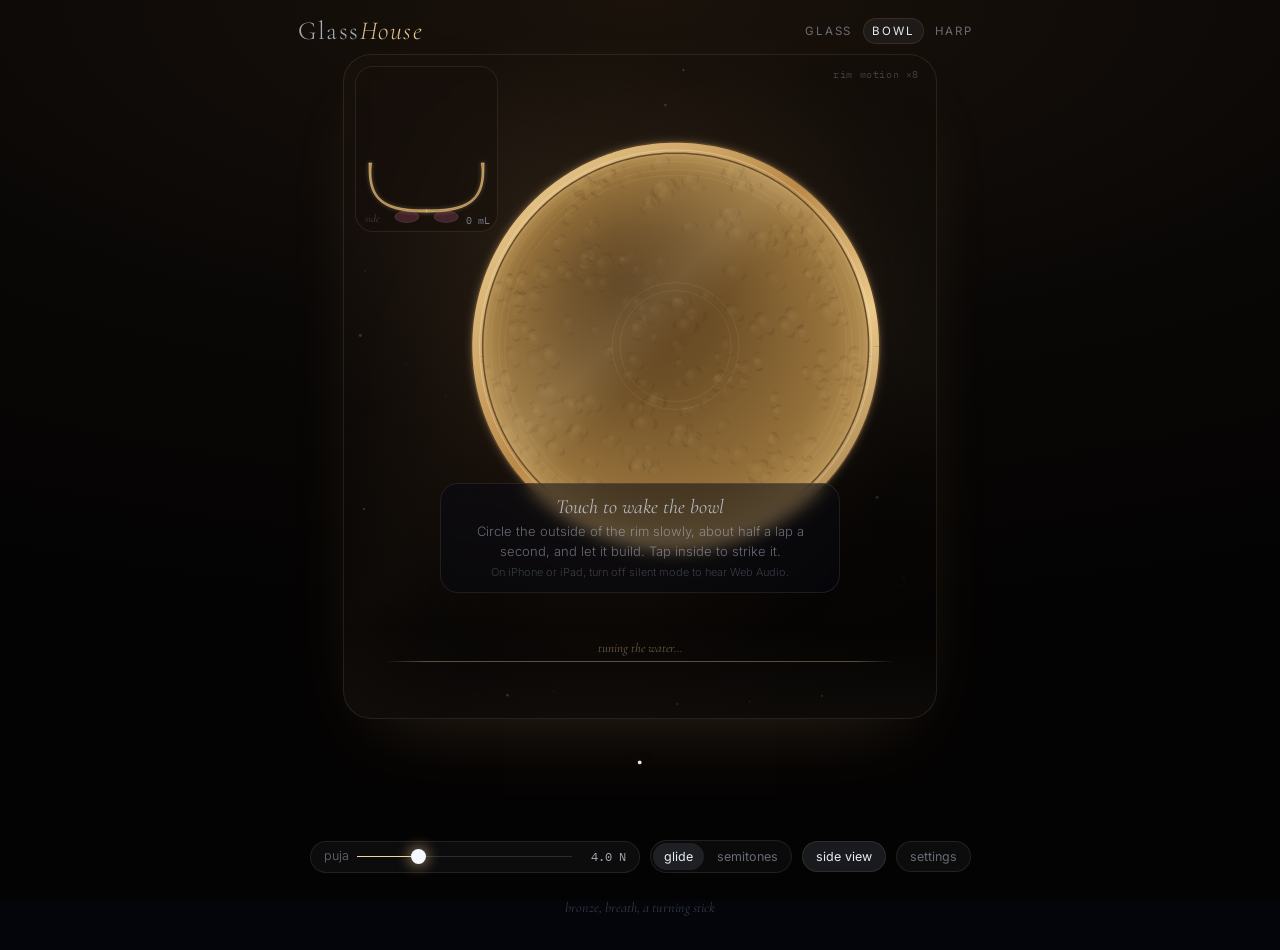
==== commit bbdd6381: "Water strip along the bottom for thumb play; harp: fix iOS layout (page overflow, stale size), fit-a" ====
--- a/bowl.html
+++ b/bowl.html
@@ -30,24 +30,24 @@
 
 /* stage */
 .stage{position:relative}
-.topwrap{position:relative;width:100%;max-width:min(100%,72vh);margin:0 auto;aspect-ratio:1/1;border-radius:28px;overflow:hidden;
+.topwrap{position:relative;width:100%;max-width:min(100%,66vh);margin:0 auto;aspect-ratio:1/1.12;border-radius:28px;overflow:hidden;
   background:radial-gradient(90% 80% at 45% 45%,rgba(30,40,70,.35) 0%,rgba(8,10,18,.2) 60%,rgba(0,0,0,0) 100%);
   box-shadow:inset 0 0 0 1px var(--line),0 30px 80px -40px rgba(120,160,255,.25);touch-action:none;user-select:none;-webkit-user-select:none}
 body.bowl .topwrap{background:radial-gradient(90% 80% at 45% 45%,rgba(70,45,20,.30) 0%,rgba(14,10,6,.2) 60%,rgba(0,0,0,0) 100%);box-shadow:inset 0 0 0 1px var(--line),0 30px 80px -40px rgba(255,190,120,.22)}
 #top{width:100%;height:100%;display:block;touch-action:none;cursor:grab}
 #top.rubbing{cursor:grabbing}
-.inset{position:absolute;left:12px;bottom:12px;width:25%;aspect-ratio:.86;border-radius:18px;background:rgba(10,13,22,.45);backdrop-filter:blur(8px);-webkit-backdrop-filter:blur(8px);
+.inset{position:absolute;left:12px;top:12px;width:24%;aspect-ratio:.86;border-radius:18px;background:rgba(10,13,22,.45);backdrop-filter:blur(8px);-webkit-backdrop-filter:blur(8px);
   box-shadow:inset 0 0 0 1px var(--line);opacity:0;transform:scale(.96);transition:opacity .4s,transform .4s;pointer-events:none}
 body.bowl .inset{background:rgba(22,15,9,.45)}
 .inset.on{opacity:1;transform:none;pointer-events:auto}
 .inset canvas{width:100%;height:100%;display:block;touch-action:none;cursor:ns-resize}
 .inset span{position:absolute;left:10px;bottom:7px;font:italic 11px "Cormorant Garamond",serif;color:var(--faint);pointer-events:none}
-.xlabel{position:absolute;left:18px;top:16px;font:400 10px/1 "IBM Plex Mono",monospace;color:var(--faint);letter-spacing:.06em;pointer-events:none}
+.xlabel{position:absolute;right:18px;top:16px;font:400 10px/1 "IBM Plex Mono",monospace;color:var(--faint);letter-spacing:.06em;pointer-events:none}
 .busy{position:absolute;inset:0;display:flex;align-items:center;justify-content:center;gap:10px;color:var(--dim);font:italic 17px "Cormorant Garamond",serif;opacity:0;pointer-events:none;transition:opacity .4s}
 .busy.on{opacity:1}
 .spin{width:14px;height:14px;border-radius:50%;border:1px solid var(--faint);border-top-color:var(--accent);animation:sp 1.4s linear infinite}
 @keyframes sp{to{transform:rotate(360deg)}}
-.hint{position:absolute;inset:auto 0 18px 0;display:flex;justify-content:center;padding:0 16px;pointer-events:none;transition:opacity 1s}
+.hint{position:absolute;inset:auto 0 19% 0;display:flex;justify-content:center;padding:0 16px;pointer-events:none;transition:opacity 1s}
 .hint.gone{opacity:0}
 .hint-in{display:flex;flex-direction:column;gap:3px;align-items:center;text-align:center;max-width:400px;padding:12px 18px;border-radius:18px;background:rgba(8,10,18,.55);backdrop-filter:blur(8px);-webkit-backdrop-filter:blur(8px);box-shadow:inset 0 0 0 1px var(--line)}
 .hint-in b{font:400 italic 20px "Cormorant Garamond",serif;color:var(--soft)}
@@ -136,7 +136,7 @@
 
   <section class="stage">
     <div class="topwrap">
-      <canvas id="top" aria-label="A singing bowl seen from above. Circle the rim with the puja; tap inside to strike; the strip on the right pours water."></canvas>
+      <canvas id="top" aria-label="A singing bowl seen from above. Circle the rim with the puja; tap inside to strike; the strip along the bottom pours water."></canvas>
       <div id="inset" class="inset on"><canvas id="sideCv" aria-label="Cross-section; drag to set the water"></canvas><span>side</span></div>
       <div id="busy" class="busy"><div class="spin"></div><span id="busyMsg"></span></div>
       <div id="hint" class="hint"><div class="hint-in"><b>Touch to wake the bowl</b><span>Circle the outside of the rim slowly, about half a lap a second, and let it build. Tap inside to strike it.</span><small>On iPhone or iPad, turn off silent mode to hear Web Audio.</small></div></div>
@@ -1291,25 +1291,27 @@
 
   const FOOT_R = 0.039;
   function layout() {
-    const sw = clamp(W * 0.12, 46, 78), pad = 14;
-    strip = { x: W - sw - pad * 0.5, w: sw, y: pad * 2.2, h: H - pad * 4.4 };
-    const gw = W - sw - pad;
-    cx = gw / 2 + pad * 0.3 + (S.inset ? W * 0.035 : 0); cy = H / 2 - (S.inset ? H * 0.03 : 0);
+    // the water strip runs along the bottom, where the thumb of the hand holding the phone rests
+    const sh = clamp(H * 0.14, 62, 96), padX = clamp(W * 0.105, 40, 64);
+    strip = { x: padX, w: W - 2 * padX, y: H - sh * 0.62, h: sh, top: H - sh };
+    const gh = H - sh;
+    cx = W / 2 + (S.inset ? W * 0.06 : 0); cy = gh / 2 + 6;
     const rMax = BOWL ? Math.max(glass.geo.rMaxOuter, glass.geo.rimR) * 1.18 : Math.max(glass.geo.rMaxOuter, FOOT_R * S.scale, glass.geo.rimR * 1.15);
-    pxPerM = (S.inset ? 0.41 : 0.45) * Math.min(gw, H) / rMax;
-  }
-  const yOfHz = hz => { const r = pitchRange(); return strip.y + (1 - Math.log(hz / r.lo) / Math.log(r.hi / r.lo)) * strip.h; };
-  const hzOfY = y => { const r = pitchRange(); return r.lo * Math.pow(r.hi / r.lo, 1 - clamp((y - strip.y) / strip.h, 0, 1)); };
+    pxPerM = (S.inset ? 0.42 : 0.46) * Math.min(W, gh) / rMax;
+  }
+  // low (full) on the left, high (empty) on the right, like a keyboard
+  const xOfHz = hz => { const r = pitchRange(); return strip.x + Math.log(hz / r.lo) / Math.log(r.hi / r.lo) * strip.w; };
+  const hzOfX = x => { const r = pitchRange(); return r.lo * Math.pow(r.hi / r.lo, clamp((x - strip.x) / strip.w, 0, 1)); };
 
   // ------------------------------------------------------------ pointers: rim (rub / tap) and the water strip
   const P = { id: null, down: false, theta: 0, omega: 0, lastT: 0, lastTh: 0 };
-  const STRIP = { id: null, y: 0, target: null };
+  const STRIP = { id: null, x: 0, target: null };
   const capture = (el, id) => { try { el.setPointerCapture(id); } catch (_) {} };
   function local(e) { const r = top.getBoundingClientRect(); return { x: e.clientX - r.left, y: e.clientY - r.top }; }
   function polar(e) { const l = local(e), x = l.x - cx, y = l.y - cy; return { r: Math.hypot(x, y) / pxPerM, th: Math.atan2(y, x) }; }
-  function stripTo(y) {
+  function stripTo(x) {
     if (!table) return;
-    let hz = hzOfY(y);
+    let hz = hzOfX(x);
     if (S.snap === 'semi') { const r = pitchRange(); hz = clamp(440 * Math.pow(2, (Math.round(midiOf(hz)) - 69) / 12), r.lo, r.hi); }
     STRIP.target = hz; setFill(fillForPitch(hz));
   }
@@ -1319,9 +1321,9 @@
     if (!started) { started = true; $('hint').classList.add('gone'); }
     if (!glass) return;
     const l = local(e);
-    if (strip && l.x >= strip.x - 14) {                     // the water strip
+    if (strip && l.y >= strip.top) {                         // the water strip
       if (STRIP.id !== null) return;
-      STRIP.id = e.pointerId; capture(top, e.pointerId); STRIP.y = l.y; stripTo(l.y); return;
+      STRIP.id = e.pointerId; capture(top, e.pointerId); STRIP.x = l.x; stripTo(l.x); return;
     }
     if (P.id !== null) return;
     const p = polar(e), R = glass.geo.rimR, tol = Math.max(0.2 * R, 22 / pxPerM);
@@ -1336,7 +1338,7 @@
     }
   }, { passive: false });
   top.addEventListener('pointermove', e => {
-    if (e.pointerId === STRIP.id) { const l = local(e); STRIP.y = l.y; stripTo(l.y); return; }
+    if (e.pointerId === STRIP.id) { const l = local(e); STRIP.x = l.x; stripTo(l.x); return; }
     if (e.pointerId !== P.id || !P.down) return;
     let evs = e.getCoalescedEvents ? e.getCoalescedEvents() : null; if (!evs || !evs.length) evs = [e];
     for (const ev of evs) {
@@ -1356,8 +1358,8 @@
   document.addEventListener('keydown', e => {
     if (e.target.tagName === 'INPUT' || e.target.tagName === 'SELECT') return;
     if (e.key === ' ' && audio) { send({ t: 'tap', theta: Math.PI / 2, force: BOWL ? 45 : 6, dur: BOWL ? 2.5e-3 : 4e-4 }); e.preventDefault(); }
-    if ((e.key === 'ArrowUp' || e.key === 'ArrowDown') && table) {   // step the water a semitone
-      const cur = midiOf(wet.f2), r = pitchRange(), m = Math.round(cur) + (e.key === 'ArrowUp' ? 1 : -1);
+    if (['ArrowUp', 'ArrowDown', 'ArrowLeft', 'ArrowRight'].includes(e.key) && table) {   // step the water a semitone
+      const cur = midiOf(wet.f2), r = pitchRange(), m = Math.round(cur) + (e.key === 'ArrowUp' || e.key === 'ArrowRight' ? 1 : -1);
       setFill(fillForPitch(clamp(440 * Math.pow(2, (m - 69) / 12), r.lo, r.hi))); e.preventDefault();
     }
   });
@@ -1533,36 +1535,41 @@
 
   // the water strip: pour by pitch, like a theremin
   function drawStrip(c, t) {
-    const s = strip, r = pitchRange(), x = s.x + s.w / 2;
+    const s = strip, r = pitchRange(), y = s.y;
     const col = BOWL ? '255,215,160' : '180,215,255';
-    const lg = c.createLinearGradient(0, s.y, 0, s.y + s.h);
-    lg.addColorStop(0, `rgba(${col},0)`); lg.addColorStop(0.12, `rgba(${col},.32)`); lg.addColorStop(0.88, `rgba(${col},.32)`); lg.addColorStop(1, `rgba(${col},0)`);
-    c.strokeStyle = lg; c.lineWidth = 1; c.beginPath(); c.moveTo(x, s.y); c.lineTo(x, s.y + s.h); c.stroke();
+    // a faint shelf of light marks the thumb zone
+    const zg = c.createLinearGradient(0, s.top, 0, H);
+    zg.addColorStop(0, `rgba(${col},0)`); zg.addColorStop(1, `rgba(${col},${STRIP.id !== null ? 0.08 : 0.04})`);
+    c.fillStyle = zg; c.fillRect(0, s.top, W, H - s.top);
+    const lg = c.createLinearGradient(s.x - 20, 0, s.x + s.w + 20, 0);
+    lg.addColorStop(0, `rgba(${col},0)`); lg.addColorStop(0.08, `rgba(${col},.34)`); lg.addColorStop(0.92, `rgba(${col},.34)`); lg.addColorStop(1, `rgba(${col},0)`);
+    c.strokeStyle = lg; c.lineWidth = 1; c.beginPath(); c.moveTo(s.x - 20, y); c.lineTo(s.x + s.w + 20, y); c.stroke();
     if (!r) {
-      c.fillStyle = `rgba(${col},.4)`; c.font = 'italic 12px "Cormorant Garamond", serif'; c.textAlign = 'center';
-      c.save(); c.translate(x - 10, s.y + s.h / 2); c.rotate(-Math.PI / 2); c.fillText('tuning the water…', 0, 0); c.restore(); return;
-    }
-    // semitone ticks, naturals named
+      c.fillStyle = `rgba(${col},.4)`; c.font = 'italic 13px "Cormorant Garamond", serif'; c.textAlign = 'center';
+      c.fillText('tuning the water…', W / 2, y - 10); return;
+    }
+    // semitone ticks, naturals named beneath
     const m0 = Math.ceil(midiOf(r.lo)), m1 = Math.floor(midiOf(r.hi));
-    const step = (m1 - m0) > 30 ? 2 : 1;
-    c.textAlign = 'right'; c.font = 'italic 12px "Cormorant Garamond", serif';
+    const pxPerSemi = s.w / Math.max(1, midiOf(r.hi) - midiOf(r.lo));
+    c.textAlign = 'center'; c.font = 'italic 12px "Cormorant Garamond", serif';
     for (let m = m0; m <= m1; m++) {
-      const y = yOfHz(440 * Math.pow(2, (m - 69) / 12)), pc = ((m % 12) + 12) % 12, nat = [0, 2, 4, 5, 7, 9, 11].includes(pc);
-      c.strokeStyle = `rgba(${col},${nat ? 0.38 : 0.16})`; c.beginPath(); c.moveTo(x - (nat ? 7 : 4), y); c.lineTo(x + (nat ? 7 : 4), y); c.stroke();
-      if (nat && (m - m0) % step === 0) { c.fillStyle = `rgba(${col},${pc === 0 ? 0.75 : 0.42})`; c.fillText(nameOf(m), x - 11, y + 4); }
+      const x = xOfHz(440 * Math.pow(2, (m - 69) / 12)), pc = ((m % 12) + 12) % 12, nat = [0, 2, 4, 5, 7, 9, 11].includes(pc);
+      c.strokeStyle = `rgba(${col},${nat ? 0.38 : 0.16})`; c.beginPath(); c.moveTo(x, y - (nat ? 7 : 4)); c.lineTo(x, y + (nat ? 7 : 4)); c.stroke();
+      if (nat && (pxPerSemi > 11 || pc === 0)) { c.fillStyle = `rgba(${col},${pc === 0 ? 0.75 : 0.42})`; c.fillText(nameOf(m), x, y + 21); }
     }
     // the bead = where the water has put the (2,0) mode now
     if (wet && isFinite(wet.f2)) {
-      const y = yOfHz(clamp(wet.f2, r.lo, r.hi)), on = STRIP.id !== null, pulse = 0.5 + 0.5 * Math.sin(t * 1.6);
-      const bg = c.createRadialGradient(x, y, 0, x, y, on ? 26 : 18);
+      const x = xOfHz(clamp(wet.f2, r.lo, r.hi)), on = STRIP.id !== null, pulse = 0.5 + 0.5 * Math.sin(t * 1.6);
+      const bg = c.createRadialGradient(x, y, 0, x, y, on ? 30 : 20);
       bg.addColorStop(0, `rgba(${col},${on ? 0.55 : 0.35 + 0.1 * pulse})`); bg.addColorStop(1, `rgba(${col},0)`);
-      c.fillStyle = bg; c.beginPath(); c.arc(x, y, on ? 26 : 18, 0, TAU); c.fill();
+      c.fillStyle = bg; c.beginPath(); c.arc(x, y, on ? 30 : 20, 0, TAU); c.fill();
       c.fillStyle = 'rgba(245,250,255,.95)'; c.beginPath(); c.arc(x, y, 3, 0, TAU); c.fill();
-      c.textAlign = 'left'; c.font = '10px "IBM Plex Mono", monospace'; c.fillStyle = `rgba(${col},.6)`;
-      c.fillText(`${Math.round(S.fill * 100)}%`, x + 9, y - 8);
-    }
-    c.textAlign = 'center'; c.font = 'italic 11px "Cormorant Garamond", serif'; c.fillStyle = `rgba(${col},.45)`;
-    c.fillText('empty', x, s.y - 8); c.fillText('full', x, s.y + s.h + 16);
+      c.textAlign = 'center'; c.font = '10px "IBM Plex Mono", monospace'; c.fillStyle = `rgba(${col},.6)`;
+      c.fillText(`${Math.round(S.fill * 100)}%`, x, y - 12);
+    }
+    c.font = 'italic 12px "Cormorant Garamond", serif'; c.fillStyle = `rgba(${col},.45)`;
+    c.textAlign = 'right'; c.fillText('full', s.x - 8, y + 4);
+    c.textAlign = 'left'; c.fillText('empty', s.x + s.w + 8, y + 4);
   }
 
   // hand-hammered bronze, seen from above
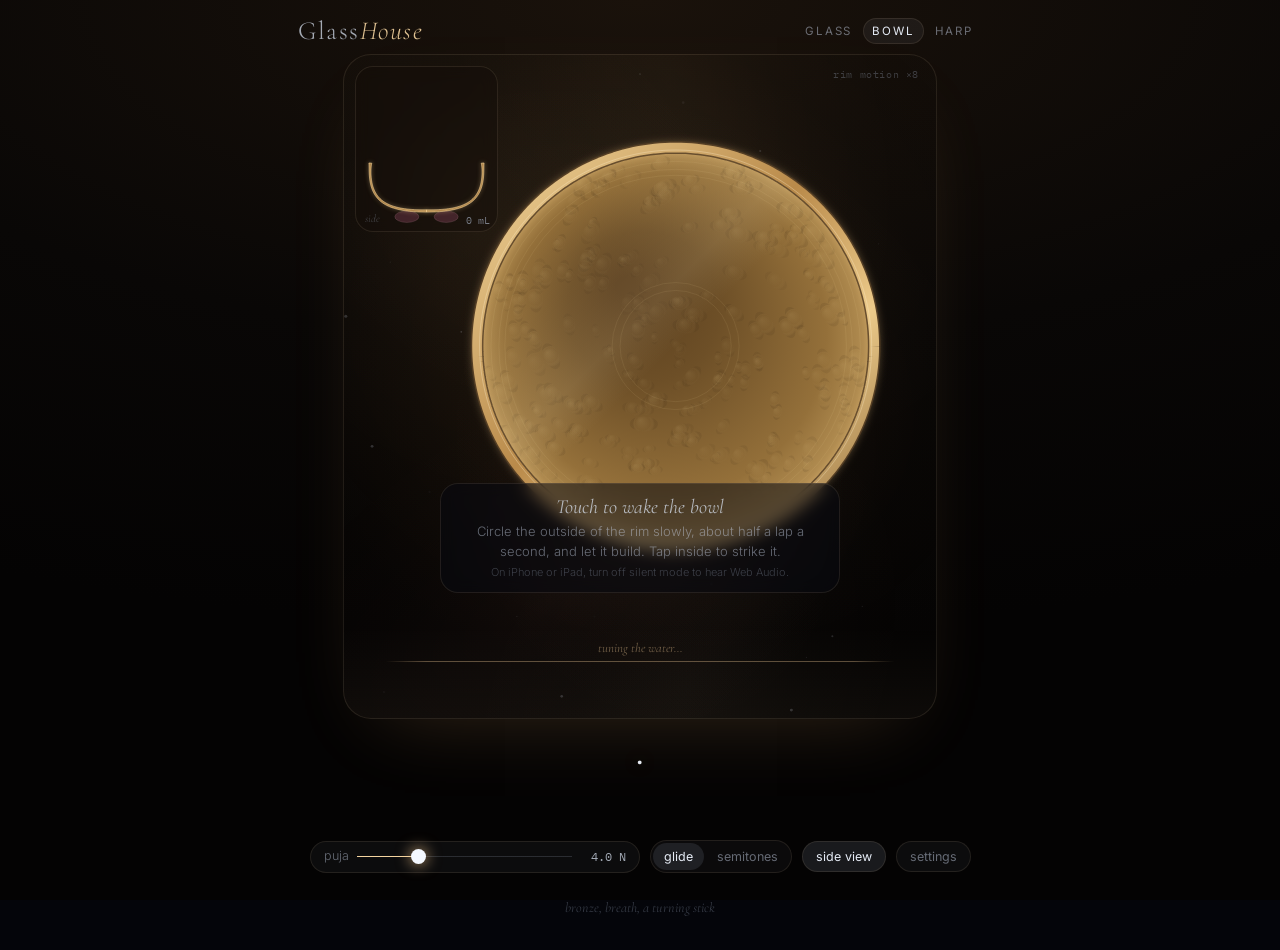
==== commit 4fe28ab6: "Water strip: name every semitone when the range is narrow (bowl) Co-Authored-By: Claude Opus 5.5 <no" ====
--- a/bowl.html
+++ b/bowl.html
@@ -1555,7 +1555,7 @@
     for (let m = m0; m <= m1; m++) {
       const x = xOfHz(440 * Math.pow(2, (m - 69) / 12)), pc = ((m % 12) + 12) % 12, nat = [0, 2, 4, 5, 7, 9, 11].includes(pc);
       c.strokeStyle = `rgba(${col},${nat ? 0.38 : 0.16})`; c.beginPath(); c.moveTo(x, y - (nat ? 7 : 4)); c.lineTo(x, y + (nat ? 7 : 4)); c.stroke();
-      if (nat && (pxPerSemi > 11 || pc === 0)) { c.fillStyle = `rgba(${col},${pc === 0 ? 0.75 : 0.42})`; c.fillText(nameOf(m), x, y + 21); }
+      if ((nat && (pxPerSemi > 11 || pc === 0)) || pxPerSemi > 34) { c.fillStyle = `rgba(${col},${pc === 0 ? 0.75 : nat ? 0.42 : 0.3})`; c.fillText(nameOf(m), x, y + 21); }
     }
     // the bead = where the water has put the (2,0) mode now
     if (wet && isFinite(wet.f2)) {
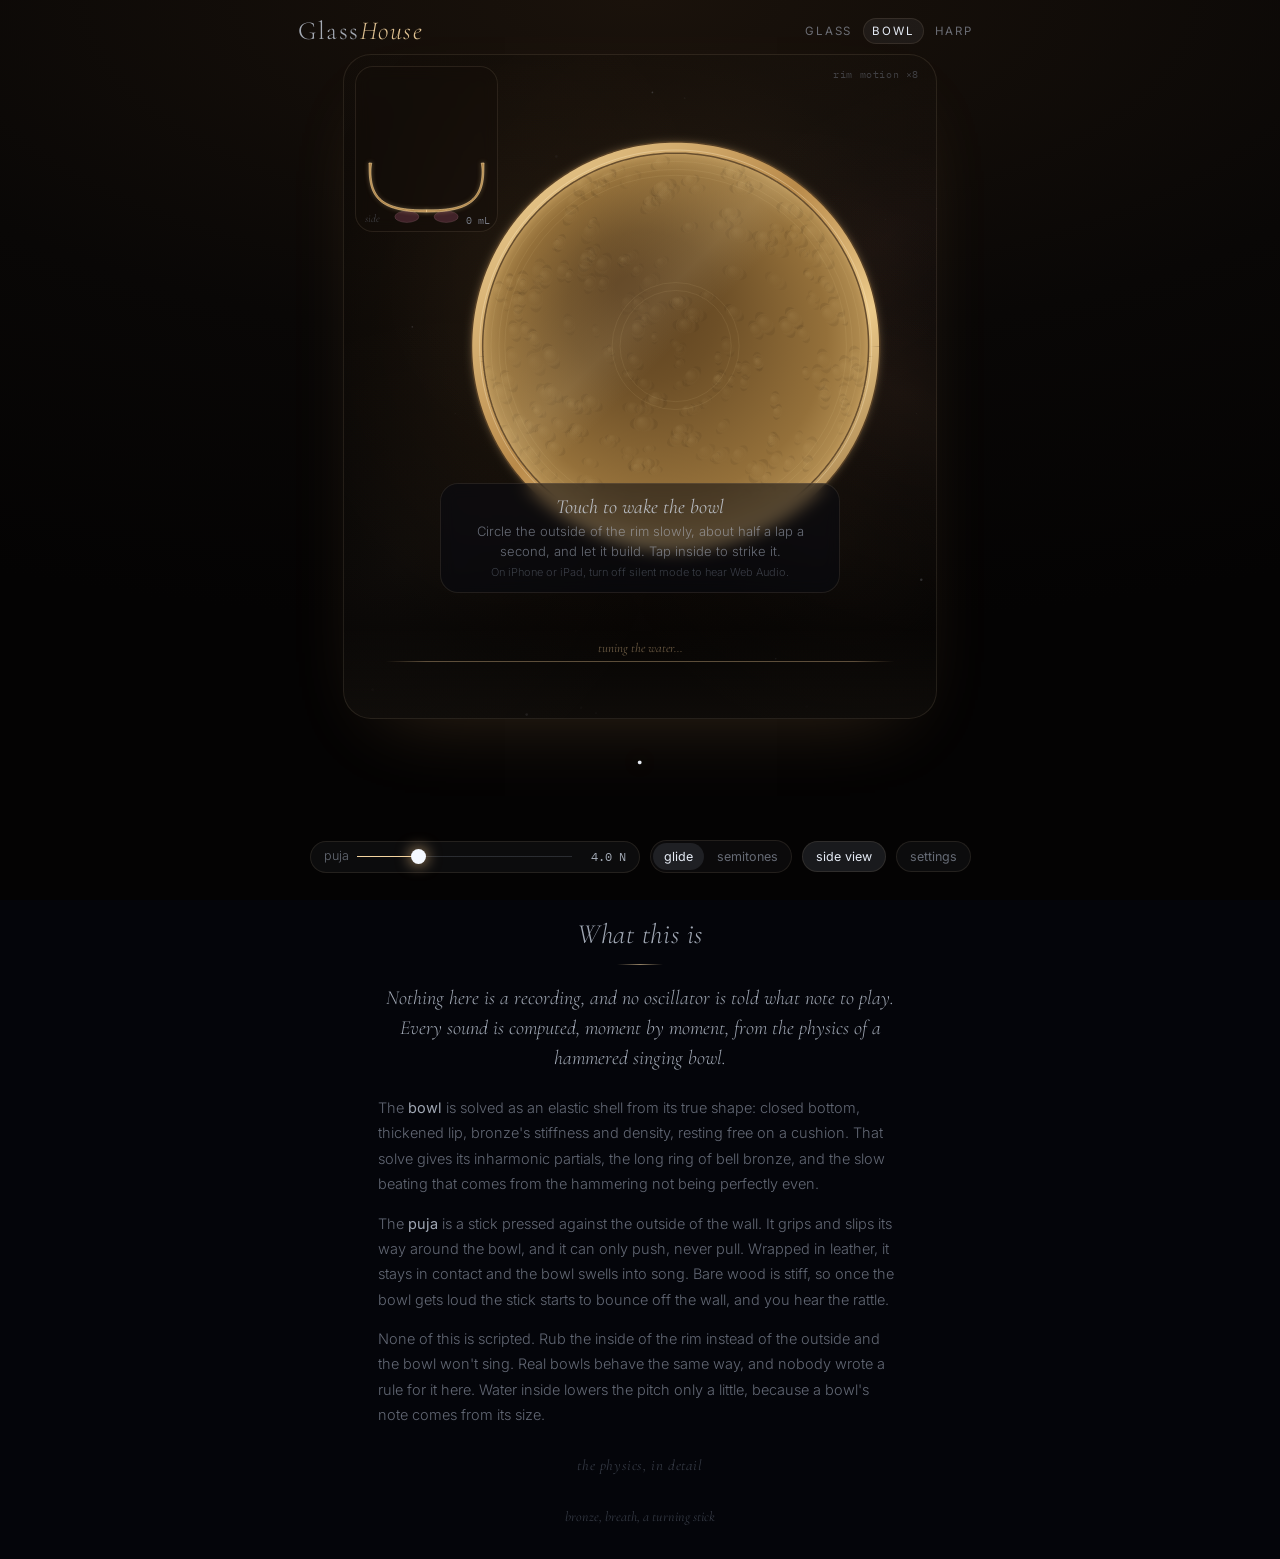
==== commit fb1288c5: "Add 'What this is' sections explaining the physics-model basis (glass, bowl, harp) Co-Authored-By: C" ====
--- a/bowl.html
+++ b/bowl.html
@@ -116,6 +116,15 @@
 details.how[open] summary::after{content:"  –"}
 .how-body p{color:var(--dim);font-size:13.5px;margin:10px 0 0}
 .how-body b{color:var(--soft);font-weight:500}
+/* what this is */
+.about{max-width:540px;margin:46px auto 0;padding:0 8px;text-align:left}
+.about h2{font:300 italic 28px/1.1 "Cormorant Garamond",Georgia,serif;color:var(--soft);text-align:center;margin:0 0 18px;letter-spacing:.02em}
+.about h2::after{content:"";display:block;width:46px;height:1px;margin:14px auto 0;background:linear-gradient(90deg,transparent,var(--accent),transparent);opacity:.6}
+.about p{color:var(--dim);font-size:14.5px;line-height:1.75;margin:0 0 14px}
+.about p b{color:var(--soft);font-weight:400}
+.about p.lede{font:300 italic 20px/1.5 "Cormorant Garamond",Georgia,serif;color:var(--soft);text-align:center;margin-bottom:22px}
+.ghostlink{display:block;margin:20px auto 0;background:transparent;box-shadow:none;color:var(--faint);font:italic 15px "Cormorant Garamond",serif;letter-spacing:.04em}
+.ghostlink:hover{color:var(--soft)}
 footer{color:var(--faint);font:italic 14px "Cormorant Garamond",serif;text-align:center;padding:26px 10px 6px}
 @media (max-width:520px){
   main{padding:10px 10px 22px}
@@ -156,6 +165,15 @@
     <button id="insetBtn" class="on">side view</button>
     <button id="menuBtn">settings</button>
   </div>
+
+  <section class="about">
+    <h2>What this is</h2>
+    <p class="lede">Nothing here is a recording, and no oscillator is told what note to play. Every sound is computed, moment by moment, from the physics of a hammered singing bowl.</p>
+    <p>The <b>bowl</b> is solved as an elastic shell from its true shape: closed bottom, thickened lip, bronze's stiffness and density, resting free on a cushion. That solve gives its inharmonic partials, the long ring of bell bronze, and the slow beating that comes from the hammering not being perfectly even.</p>
+    <p>The <b>puja</b> is a stick pressed against the outside of the wall. It grips and slips its way around the bowl, and it can only push, never pull. Wrapped in leather, it stays in contact and the bowl swells into song. Bare wood is stiff, so once the bowl gets loud the stick starts to bounce off the wall, and you hear the rattle.</p>
+    <p>None of this is scripted. Rub the inside of the rim instead of the outside and the bowl won't sing. Real bowls behave the same way, and nobody wrote a rule for it here. Water inside lowers the pitch only a little, because a bowl's note comes from its size.</p>
+    <button id="physicsBtn" class="ghostlink">the physics, in detail</button>
+  </section>
 
   <footer>bronze, breath, a turning stick</footer>
 </main>
@@ -1093,6 +1111,11 @@
   $('insetBtn').onclick = () => { S.inset = !S.inset; $('inset').classList.toggle('on', S.inset); $('insetBtn').classList.toggle('on', S.inset); resize(); };
   $('menuBtn').onclick = () => $('sheet').classList.add('on');
   $('sheetClose').onclick = () => $('sheet').classList.remove('on');
+  $('physicsBtn').onclick = () => {
+    $('sheet').classList.add('on');
+    const d = document.querySelector('details.how'); d.open = true;
+    setTimeout(() => d.scrollIntoView({ behavior: 'smooth', block: 'start' }), 120);
+  };
   $('sheet').addEventListener('pointerdown', e => { if (e.target.id === 'sheet') $('sheet').classList.remove('on'); });
 
   // ------------------------------------------------------------ physics
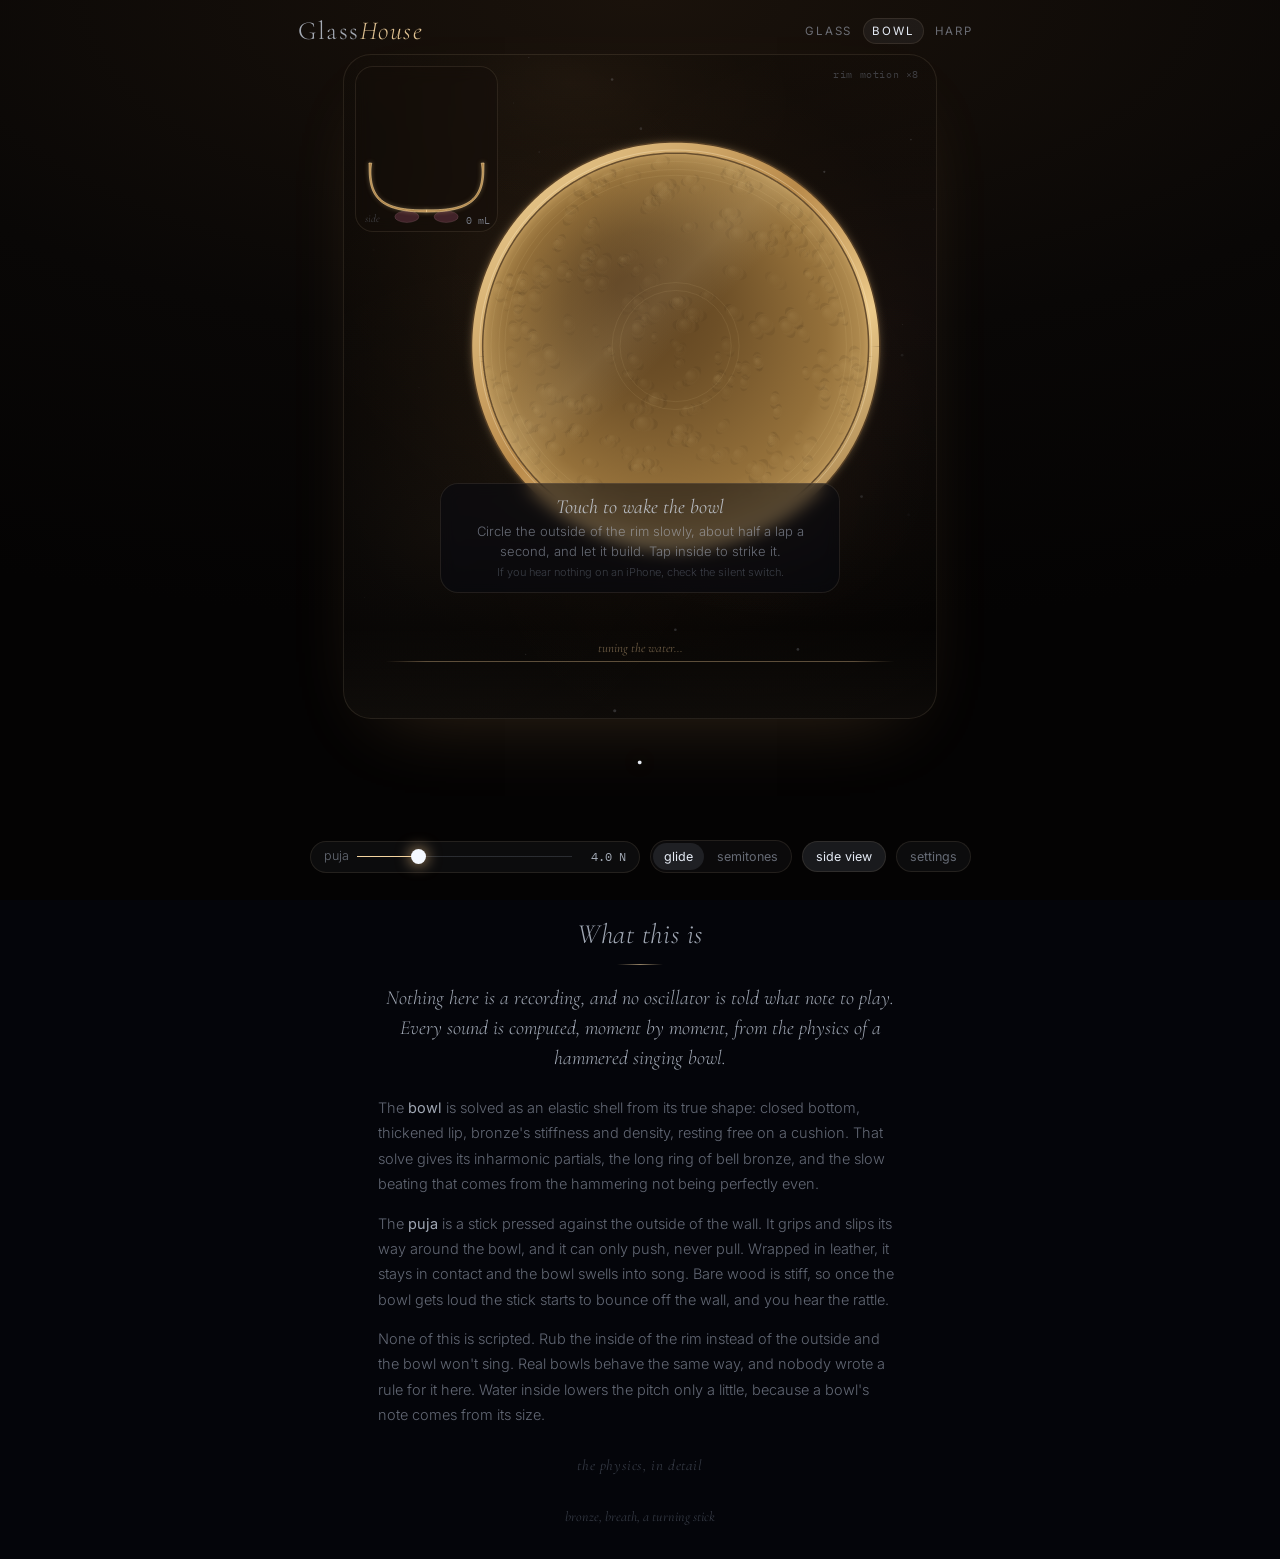
==== commit f935c9da: "iOS app: native shell for glass, bowl and harp SwiftUI + WKWebView hosting the bundled, font-inlined" ====
--- a/bowl.html
+++ b/bowl.html
@@ -134,6 +134,13 @@
   .grid2{grid-template-columns:1fr}
   td.bar{width:26%}
 }
+
+/* app shell */
+.native-only{display:none !important}
+body.native .native-only{display:flex !important}
+body.native .web-only{display:none !important}
+.midirow{display:flex;align-items:center;justify-content:space-between;gap:12px;color:var(--faint);font-size:12.5px}
+.midirow button{flex:0 0 auto}
 </style>
 </head>
 <body class="bowl">
@@ -148,7 +155,7 @@
       <canvas id="top" aria-label="A singing bowl seen from above. Circle the rim with the puja; tap inside to strike; the strip along the bottom pours water."></canvas>
       <div id="inset" class="inset on"><canvas id="sideCv" aria-label="Cross-section; drag to set the water"></canvas><span>side</span></div>
       <div id="busy" class="busy"><div class="spin"></div><span id="busyMsg"></span></div>
-      <div id="hint" class="hint"><div class="hint-in"><b>Touch to wake the bowl</b><span>Circle the outside of the rim slowly, about half a lap a second, and let it build. Tap inside to strike it.</span><small>On iPhone or iPad, turn off silent mode to hear Web Audio.</small></div></div>
+      <div id="hint" class="hint"><div class="hint-in"><b>Touch to wake the bowl</b><span>Circle the outside of the rim slowly, about half a lap a second, and let it build. Tap inside to strike it.</span><small class="web-only">If you hear nothing on an iPhone, check the silent switch.</small></div></div>
       <div class="xlabel" id="xlabel"></div>
     </div>
   </section>
@@ -188,6 +195,9 @@
       <div class="row"><label>Rub</label><div class="seg" id="sideSel"><button data-v="1" class="on">outside</button><button data-v="-1">inside</button></div></div>
       <div class="row"><label>Mallet</label><div class="seg" id="mallet"><button data-v="felt" class="on">felt</button><button data-v="wood">wood</button></div></div>
     </div>
+
+    <div class="row native-only"><label>MIDI <em id="midiNames">none connected</em></label>
+      <div class="midirow"><span>A key pours the water to its note; the mod wheel sets pressure.</span><button id="btMidiBtn">Bluetooth MIDI…</button></div></div>
 
     <h3>Vessel</h3>
     <div class="grid2">
@@ -1060,6 +1070,10 @@
   const EXAG = BOWL ? 8 : 35;    // visual exaggeration of rim motion
   const OUT_PA = 0.8;            // pressure (Pa) that maps to digital full scale before volume
   const FILL_MAX = 0.95;
+  // iOS app shell (WKWebView) bridge: MIDI in, haptics and Bluetooth MIDI out
+  const NATIVE = !!(window.webkit && window.webkit.messageHandlers && window.webkit.messageHandlers.gh);
+  const native = m => { if (NATIVE) try { window.webkit.messageHandlers.gh.postMessage(m); } catch (_) {} };
+  if (NATIVE) document.body.classList.add('native');
 
   const S = BOWL
     ? { shape: 'thadobati', material: 'bellBronze', tScale: 1, scale: 1, fill: 0, FN: 4.0, stick: 'leather', side: 1, mallet: 'felt', split: 4e-3, reverb: 0.35, vol: 0.8, inset: true, snap: 'free' }
@@ -1258,6 +1272,8 @@
   }
   async function startAudio() {
     if (audio) { if (audio.ctx.state !== 'running') audio.ctx.resume(); return; }
+    // play through the iPhone's silent switch, like an instrument (Safari 16.4+ and the app)
+    try { if (navigator.audioSession) navigator.audioSession.type = 'playback'; } catch (_) {}
     const AC = window.AudioContext || window.webkitAudioContext;
     const ctx = new AC({ latencyHint: 'interactive' });
     const queue = []; audio = { ctx, send: m => queue.push(m) };
@@ -1336,6 +1352,8 @@
     if (!table) return;
     let hz = hzOfX(x);
     if (S.snap === 'semi') { const r = pitchRange(); hz = clamp(440 * Math.pow(2, (Math.round(midiOf(hz)) - 69) / 12), r.lo, r.hi); }
+    const semi = Math.round(midiOf(hz));
+    if (semi !== STRIP.semi) { if (STRIP.semi != null) native({ cmd: 'tick' }); STRIP.semi = semi; }
     STRIP.target = hz; setFill(fillForPitch(hz));
   }
   top.addEventListener('pointerdown', e => {
@@ -1358,6 +1376,7 @@
       if (BOWL) { const M = MALLET[S.mallet]; send({ t: 'tap', theta: p.th, force: M.force * (0.5 + 0.5 * Math.min(1, p.r / R)), dur: M.dur }); }
       else send({ t: 'tap', theta: p.th, force: 4 + 6 * Math.min(1, p.r / R) });
       flashes.push({ th: p.th, t: performance.now() });
+      native({ cmd: 'tap', v: 0.7 });
     }
   }, { passive: false });
   top.addEventListener('pointermove', e => {
@@ -1764,6 +1783,24 @@
     requestAnimationFrame(frame);
   }
 
+  // MIDI from the app: a note pours the water to that pitch; the mod wheel sets the pressure
+  const pressEl = $('press');
+  window.GHNative = {
+    midi(st, d1, d2) {
+      const type = st & 0xf0;
+      if (type === 0x90 && d2 > 0 && table) {
+        const r = pitchRange(), hz = clamp(440 * Math.pow(2, (d1 - 69) / 12), r.lo, r.hi);
+        setFill(fillForPitch(hz));
+      } else if (type === 0xb0 && d1 === 1) {
+        const v = +pressEl.min + (+pressEl.max - +pressEl.min) * d2 / 127;
+        pressEl.value = v; paintRange(pressEl); setPress(v);
+      }
+    },
+    devices(names) { const el = $('midiNames'); if (el) el.textContent = names.length ? names.join(', ') : 'none connected'; },
+  };
+  if ($('btMidiBtn')) $('btMidiBtn').onclick = () => native({ cmd: 'btmidi' });
+  native({ cmd: 'ready' });
+
   window.__glasshouse = { P, get center() { return { cx, cy }; }, get rimPx() { return glass ? glass.geo.rimR * pxPerM : 0; }, get strip() { return strip; }, get table() { return table; }, get snap() { return snap; }, get audio() { return audio; }, get wet() { return wet; }, S };
   $('xlabel').textContent = `rim motion ×${EXAG}`;
   resize();
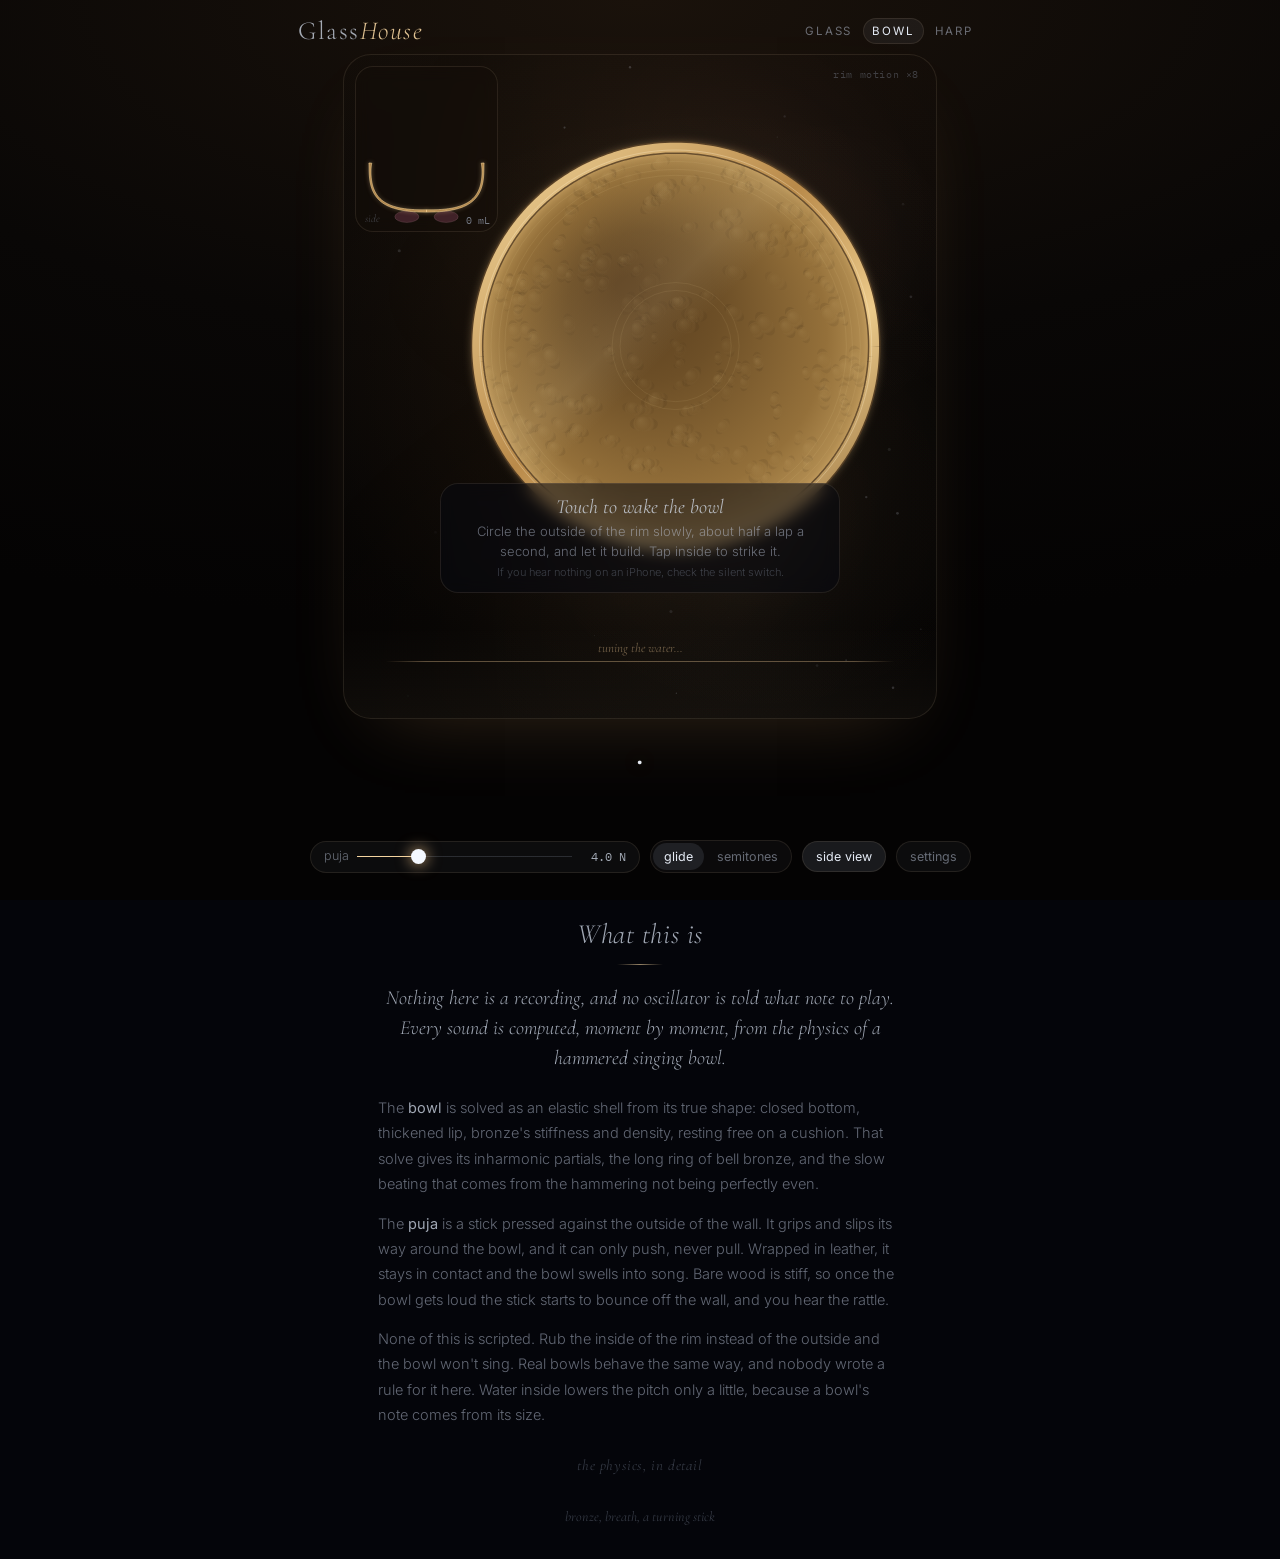
==== commit 8a09ca64: "App Store: listing, screenshots, privacy and support pages, TestFlight and listing workflows Web pag" ====
--- a/bowl.html
+++ b/bowl.html
@@ -4,8 +4,7 @@
 <meta charset="utf-8">
 <meta name="viewport" content="width=device-width, initial-scale=1, viewport-fit=cover">
 <title>GlassHouse · Singing bowl</title>
-<link rel="preconnect" href="https://fonts.googleapis.com">
-<link href="https://fonts.googleapis.com/css2?family=Cormorant+Garamond:ital,wght@0,300;0,400;1,300;1,400&family=IBM+Plex+Mono:wght@400&family=Inter:wght@300;400;500&display=swap" rel="stylesheet">
+<style>@font-face{font-family:'Cormorant Garamond';font-weight:300;font-style:normal;font-display:swap;src:url(assets/fonts/cormorant-garamond-latin-300-normal.woff2) format('woff2')}@font-face{font-family:'Cormorant Garamond';font-weight:400;font-style:normal;font-display:swap;src:url(assets/fonts/cormorant-garamond-latin-400-normal.woff2) format('woff2')}@font-face{font-family:'Cormorant Garamond';font-weight:300;font-style:italic;font-display:swap;src:url(assets/fonts/cormorant-garamond-latin-300-italic.woff2) format('woff2')}@font-face{font-family:'Cormorant Garamond';font-weight:400;font-style:italic;font-display:swap;src:url(assets/fonts/cormorant-garamond-latin-400-italic.woff2) format('woff2')}@font-face{font-family:'Inter';font-weight:300;font-style:normal;font-display:swap;src:url(assets/fonts/inter-latin-300-normal.woff2) format('woff2')}@font-face{font-family:'Inter';font-weight:400;font-style:normal;font-display:swap;src:url(assets/fonts/inter-latin-400-normal.woff2) format('woff2')}@font-face{font-family:'Inter';font-weight:500;font-style:normal;font-display:swap;src:url(assets/fonts/inter-latin-500-normal.woff2) format('woff2')}@font-face{font-family:'IBM Plex Mono';font-weight:400;font-style:normal;font-display:swap;src:url(assets/fonts/ibm-plex-mono-latin-400-normal.woff2) format('woff2')}</style>
 <style>:root{
   --bg:#04050a; --ink:#e6ecf6; --soft:rgba(220,230,245,.72); --dim:rgba(200,212,232,.48); --faint:rgba(190,205,230,.26);
   --line:rgba(190,210,240,.10); --accent:#bcdcff; --accent2:#cdb8ff;
